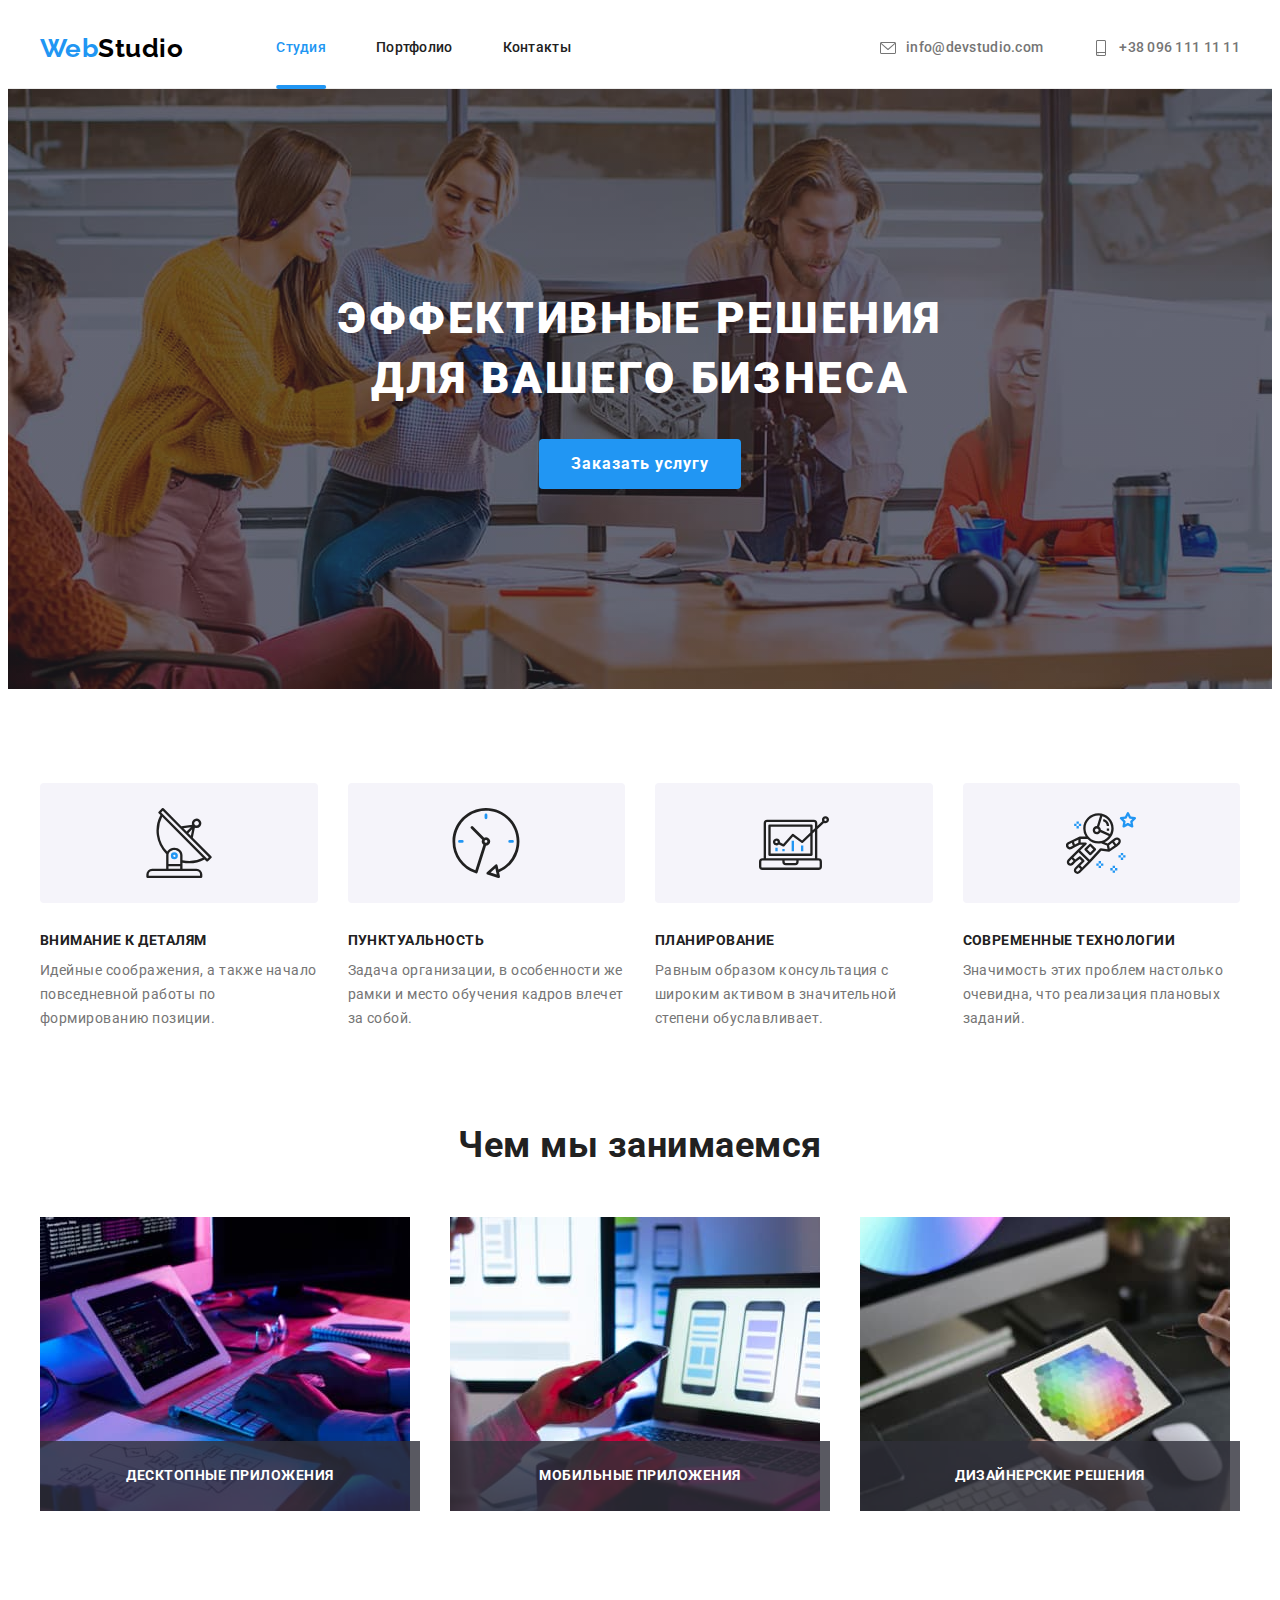
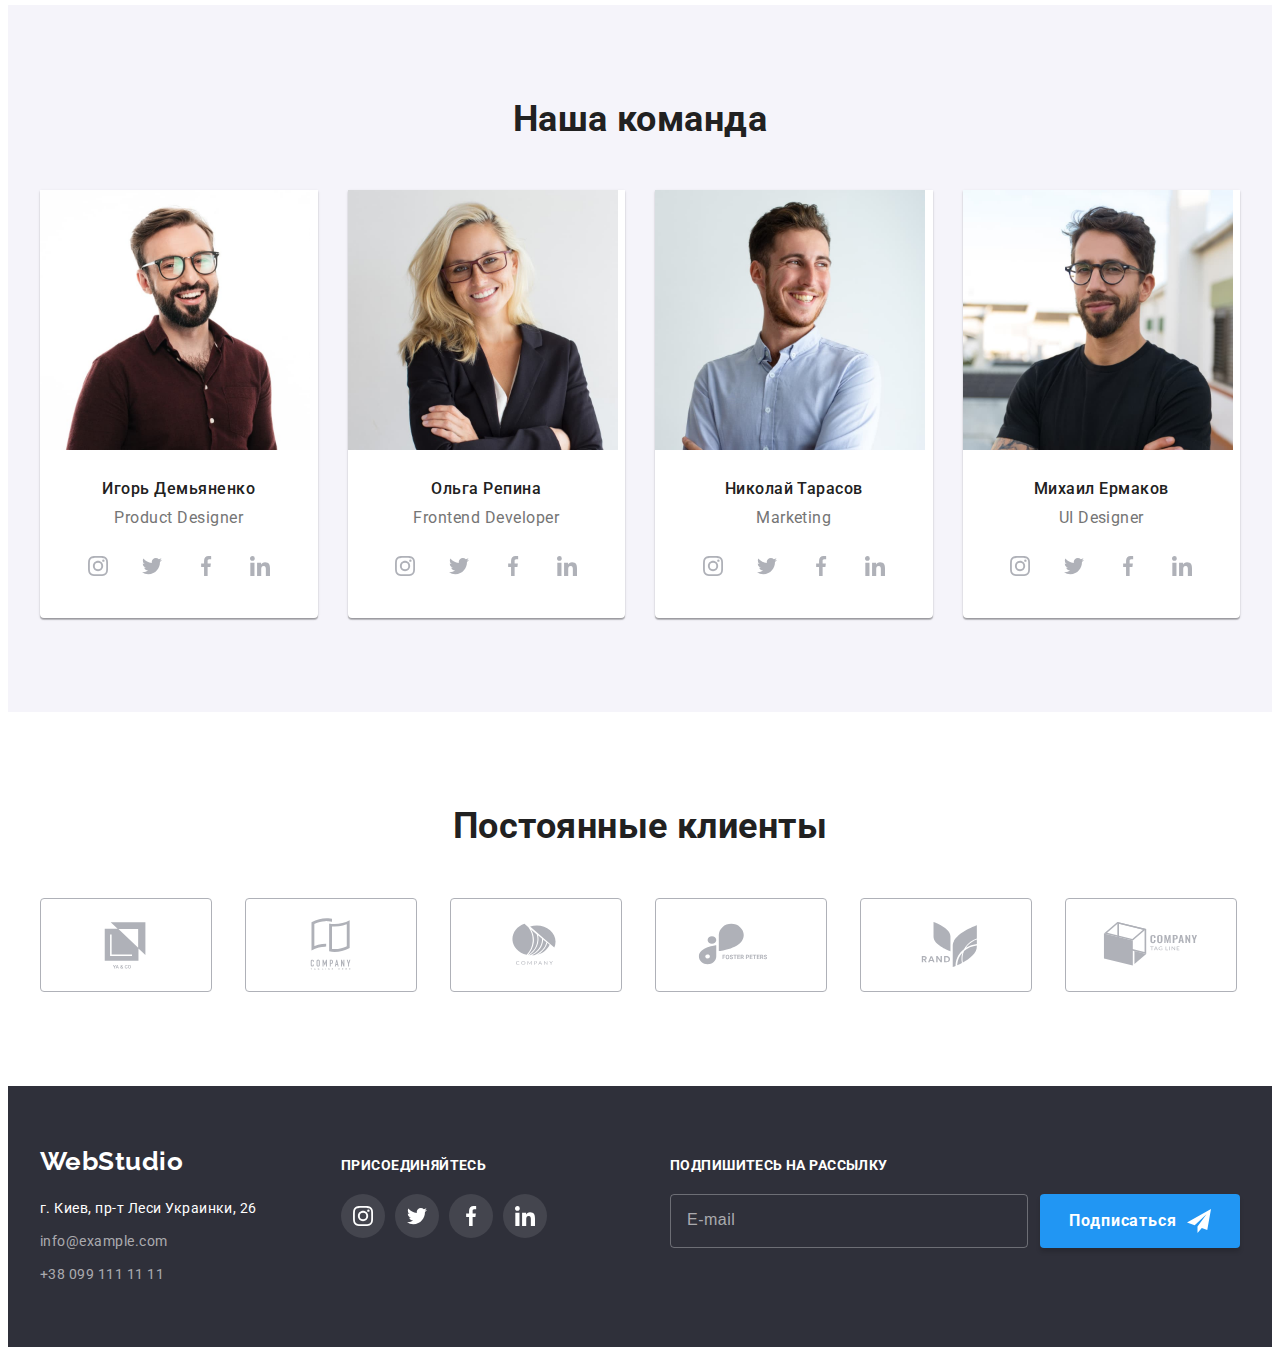
==== index.html @ 4f0ca4a7 "Бэм" ====
<!DOCTYPE html>
<html lang="ru">
  <head>
    <meta charset="UTF-8" />
    <meta http-equiv="X-UA-Compatible" content="IE=edge" />
    <meta name="viewport" content="width=device-width, initial-scale=1.0" />
    <title>Webstudio</title>
    <link rel="preconnect" href="https://fonts.googleapis.com" />
    <link rel="preconnect" href="https://fonts.gstatic.com" crossorigin />
    <link
      href="https://fonts.googleapis.com/css2?family=Raleway:wght@700&family=Roboto:wght@400;500;700;900&display=swap"
      rel="stylesheet"
    />
    <link
      rel="stylesheet"
      href="https://cdnjs.cloudflare.com/ajax/libs/modern-normalize/1.1.0/modern-normalize.min.css"
      integrity="sha512-wpPYUAdjBVSE4KJnH1VR1HeZfpl1ub8YT/NKx4PuQ5NmX2tKuGu6U/JRp5y+Y8XG2tV+wKQpNHVUX03MfMFn9Q=="
      crossorigin="anonymous"
      referrerpolicy="no-referrer"
    />
    <link rel="stylesheet" href="./css/style.css" />
  </head>

  <body>
    <!--header-->
    <header class="page-header">
      <div class="container page-header__inner">
        <nav class="main-nav">
          <a class="logo" href="./index.html"><span class="logo__accent-color">Web</span>Studio</a>
          <ul class="list main-nav__items">
            <li class="main-nav__item">
              <span class="link main-nav__link main-nav__link--current">Студия</span>
            </li>
            <li class="main-nav__item">
              <a class="link main-nav__link" href="./portfolio.html">Портфолио</a>
            </li>
            <li class="main-nav__item"><a class="link main-nav__link" href="">Контакты</a></li>
          </ul>
        </nav>

        <ul class="list contacts">
          <li class="contacts__item">
            <a class="link contacts__link" href="">
              <svg class="contacts__icon" width="16" height="16">
                <use href="./images/sprites.svg#icon-envelope"></use>
              </svg>
              info@devstudio.com</a
            >
          </li>
          <li class="contacts__item">
            <a class="link contacts__link" href="">
              <svg class="contacts__icon" width="16" height="16">
                <use href="./images/sprites.svg#icon-smartphone"></use>
              </svg>
              <div>+38 096 111 11 11</div>
            </a>
          </li>
        </ul>
      </div>
    </header>

    <!--Main content-->
    <main>
      <!--Hero-->
      <section class="hero-section">
        <div class="hero-inner">
          <h1 class="title-hero">Эффективные решения для вашего бизнеса</h1>
          <button class="button" type="button" data-modal-open>Заказать услугу</button>
        </div>
      </section>

      <!--Featurev section-->
      <section class="section">
        <div class="container">
          <ul class="list feature-list">
            <li class="item">
              <div class="tumb-feature">
                <svg class="icon-feature" width="70" height="70">
                  <use href="./images/sprites.svg#icon-antenna-1"></use>
                </svg>
              </div>
              <h3 class="title-feature">Внимание к деталям</h3>
              <p class="feature-description">
                Идейные соображения, а также начало повседневной работы по формированию позиции.
              </p>
            </li>

            <li class="item">
              <div class="tumb-feature">
                <svg class="icon-feature" width="70" height="70">
                  <use href="./images/sprites.svg#icon-clock-1"></use>
                </svg>
              </div>
              <h3 class="title-feature">Пунктуальность</h3>
              <p class="feature-description">
                Задача организации, в особенности же рамки и место обучения кадров влечет за собой.
              </p>
            </li>

            <li class="item">
              <div class="tumb-feature">
                <svg class="icon-feature" width="70" height="70">
                  <use href="./images/sprites.svg#icon-diagram-1"></use>
                </svg>
              </div>
              <h3 class="title-feature">Планирование</h3>
              <p class="feature-description">
                Равным образом консультация с широким активом в значительной степени обуславливает.
              </p>
            </li>

            <li class="item">
              <div class="tumb-feature">
                <svg class="icon-feature" width="70" height="70">
                  <use href="./images/sprites.svg#icon-astronaut-1"></use>
                </svg>
              </div>
              <h3 class="title-feature">Современные технологии</h3>
              <p class="feature-description">
                Значимость этих проблем настолько очевидна, что реализация плановых заданий.
              </p>
            </li>
          </ul>
        </div>
      </section>

      <!--Our work section-->
      <section class="section">
        <div class="container">
          <h2 class="section-title">Чем мы занимаемся</h2>
          <ul class="list our-work-list">
            <li class="our-work-item">
              <img class="img" src="./images/box1.jpg" alt="" width="370" />
              <p class="our-work-text">Десктопные приложения</p>
            </li>
            <li class="our-work-item">
              <img class="img" src="./images/box2.jpg" alt="" width="370" />
              <p class="our-work-text">Мобильные приложения</p>
            </li>
            <li class="our-work-item">
              <img class="img" src="./images/box3.jpg" alt="" width="370" />
              <p class="our-work-text">Дизайнерские решения</p>
            </li>
          </ul>
        </div>
      </section>

      <!--Our team section-->
      <section class="section">
        <div class="container">
          <h2 class="section-title">Наша команда</h2>

          <ul class="list comand-list">
            <li class="item-comand">
              <div class="thumb">
                <img class="img" src="./images/img.jpg" alt="" width="270" />
              </div>
              <div class="card-content">
                <h3 class="card-name">Игорь Демьяненко</h3>
                <p class="card-discription">Product Designer</p>
              </div>
              <ul class="list social-block">
                <li class="social-item">
                  <a class="social-link" href="">
                    <svg class="icon-social" width="20" height="20">
                      <use href="./images/sprites.svg#icon-instagram-2"></use>
                    </svg>
                  </a>
                </li>
                <li class="social-item">
                  <a class="social-link" href=""
                    ><svg class="icon-social" width="20" height="20">
                      <use href="./images/sprites.svg#icon-twitter-1"></use>
                    </svg>
                  </a>
                </li>
                <li class="social-item">
                  <a class="social-link" href=""
                    ><svg class="icon-social" width="20" height="20">
                      <use href="./images/sprites.svg#icon-facebook-1"></use>
                    </svg>
                  </a>
                </li>
                <li class="social-item">
                  <a class="social-link" href=""
                    ><svg class="icon-social" width="20" height="20">
                      <use href="./images/sprites.svg#icon-linkedin-1"></use>
                    </svg>
                  </a>
                </li>
              </ul>
            </li>
            <li class="item-comand">
              <div class="thumb">
                <img class="img" src="./images/img(1).jpg" alt="" width="270" />
              </div>
              <div class="card-content">
                <h3 class="card-name">Ольга Репина</h3>
                <p class="card-discription">Frontend Developer</p>
              </div>
              <ul class="list social-block">
                <li class="social-item">
                  <a class="social-link" href="">
                    <svg class="icon-social" width="20" height="20">
                      <use href="./images/sprites.svg#icon-instagram-2"></use>
                    </svg>
                  </a>
                </li>
                <li class="social-item">
                  <a class="social-link" href=""
                    ><svg class="icon-social" width="20" height="20">
                      <use href="./images/sprites.svg#icon-twitter-1"></use>
                    </svg>
                  </a>
                </li>
                <li class="social-item">
                  <a class="social-link" href=""
                    ><svg class="icon-social" width="20" height="20">
                      <use href="./images/sprites.svg#icon-facebook-1"></use>
                    </svg>
                  </a>
                </li>
                <li class="social-item">
                  <a class="social-link" href=""
                    ><svg class="icon-social" width="20" height="20">
                      <use href="./images/sprites.svg#icon-linkedin-1"></use>
                    </svg>
                  </a>
                </li>
              </ul>
            </li>
            <li class="item-comand">
              <div class="thumb">
                <img class="img" src="./images/img(2).jpg" alt="" width="270" />
              </div>
              <div class="card-content">
                <h3 class="card-name">Николай Тарасов</h3>
                <p class="card-discription">Marketing</p>
              </div>
              <ul class="list social-block">
                <li class="social-item">
                  <a class="social-link" href="">
                    <svg class="icon-social" width="20" height="20">
                      <use href="./images/sprites.svg#icon-instagram-2"></use>
                    </svg>
                  </a>
                </li>
                <li class="social-item">
                  <a class="social-link" href=""
                    ><svg class="icon-social" width="20" height="20">
                      <use href="./images/sprites.svg#icon-twitter-1"></use>
                    </svg>
                  </a>
                </li>
                <li class="social-item">
                  <a class="social-link" href=""
                    ><svg class="icon-social" width="20" height="20">
                      <use href="./images/sprites.svg#icon-facebook-1"></use>
                    </svg>
                  </a>
                </li>
                <li class="social-item">
                  <a class="social-link" href=""
                    ><svg class="icon-social" width="20" height="20">
                      <use href="./images/sprites.svg#icon-linkedin-1"></use>
                    </svg>
                  </a>
                </li>
              </ul>
            </li>
            <li class="item-comand">
              <div class="thumb">
                <img class="img" src="./images/img(3).jpg" alt="" width="270" />
              </div>
              <div class="card-content">
                <h3 class="card-name">Михаил Ермаков</h3>
                <p class="card-discription">UI Designer</p>
              </div>
              <ul class="list social-block">
                <li class="social-item">
                  <a class="social-link" href="">
                    <svg class="icon-social" width="20" height="20">
                      <use href="./images/sprites.svg#icon-instagram-2"></use>
                    </svg>
                  </a>
                </li>
                <li class="social-item">
                  <a class="social-link" href=""
                    ><svg class="icon-social" width="20" height="20">
                      <use href="./images/sprites.svg#icon-twitter-1"></use>
                    </svg>
                  </a>
                </li>
                <li class="social-item">
                  <a class="social-link" href=""
                    ><svg class="icon-social" width="20" height="20">
                      <use href="./images/sprites.svg#icon-facebook-1"></use>
                    </svg>
                  </a>
                </li>
                <li class="social-item">
                  <a class="social-link" href=""
                    ><svg class="icon-social" width="20" height="20">
                      <use href="./images/sprites.svg#icon-linkedin-1"></use>
                    </svg>
                  </a>
                </li>
              </ul>
            </li>
          </ul>
        </div>
      </section>

      <!--clients-->
      <section class="section">
        <div class="container">
          <h2 class="section-title">Постоянные клиенты</h2>

          <ul class="list clients-list">
            <li class="clients-item">
              <a class="clients-link" href="">
                <svg class="icon-clients" width="106" height="60">
                  <use href="./images/sprites.svg#icon-Logo1"></use>
                </svg>
              </a>
            </li>
            <li class="clients-item">
              <a class="clients-link" href="">
                <svg class="icon-clients" width="106" height="60">
                  <use href="./images/sprites.svg#icon-Logo2"></use>
                </svg>
              </a>
            </li>
            <li class="clients-item">
              <a class="clients-link" href="">
                <svg class="icon-clients" width="106" height="60">
                  <use href="./images/sprites.svg#icon-Logo3"></use>
                </svg>
              </a>
            </li>
            <li class="clients-item">
              <a class="clients-link" href="">
                <svg class="icon-clients" width="106" height="60">
                  <use href="./images/sprites.svg#icon-Logo4"></use>
                </svg>
              </a>
            </li>
            <li class="clients-item">
              <a class="clients-link" href="">
                <svg class="icon-clients" width="106" height="60">
                  <use href="./images/sprites.svg#icon-Logo5"></use>
                </svg>
              </a>
            </li>
            <li class="clients-item">
              <a class="clients-link" href="">
                <svg class="icon-clients" width="106" height="60">
                  <use href="./images/sprites.svg#icon-Logo6"></use>
                </svg>
              </a>
            </li>
          </ul>
        </div>
      </section>
    </main>

    <!--Footer-->
    <footer class="section-footer">
      <div class="container">
        <div class="footer-inner">
          <div class="adrress-box-footer">
            <a class="logo" href="./index.html"><span class="accent-color">Web</span>Studio</a>
            <address class="adrress">г. Киев, пр-т Леси Украинки, 26</address>
            <ul class="list contact-footer">
              <li class="item"><a class="link" href="">info@example.com</a></li>
              <li class="item"><a class="link" href="">+38 099 111 11 11</a></li>
            </ul>
          </div>

          <div class="social-box-footer">
            <h2 class="social-title-footer">присоединяйтесь</h2>
            <ul class="list social-block">
              <li class="social-item">
                <a class="social-link" href="">
                  <svg class="icon-social" width="20" height="20">
                    <use href="./images/sprites.svg#icon-instagram-2"></use>
                  </svg>
                </a>
              </li>
              <li class="social-item">
                <a class="social-link" href=""
                  ><svg class="icon-social" width="20" height="20">
                    <use href="./images/sprites.svg#icon-twitter-1"></use>
                  </svg>
                </a>
              </li>
              <li class="social-item">
                <a class="social-link" href=""
                  ><svg class="icon-social" width="20" height="20">
                    <use href="./images/sprites.svg#icon-facebook-1"></use>
                  </svg>
                </a>
              </li>
              <li class="social-item">
                <a class="social-link" href=""
                  ><svg class="icon-social" width="20" height="20">
                    <use href="./images/sprites.svg#icon-linkedin-1"></use>
                  </svg>
                </a>
              </li>
            </ul>
          </div>

          <div class="distribution">
            <form class="distribution-form" autocomplete="off">
              <h2 class="distribution-title">Подпишитесь на рассылку</h2>
              <div class="distribution-box">
                <input class="distribution-input" type="email" name="email" placeholder="E-mail" />
                <button class="distribution-btn" type="submit">
                  <span> Подписаться</span>
                  <svg class="distribution-icon" width="24" height="24">
                    <use href="./images/sprites.svg#icon-icon-send"></use>
                  </svg>
                </button>
              </div>
            </form>
          </div>
        </div>
      </div>
    </footer>

    <!-- backdrop -->

    <div class="backdrop is-hidden" data-modal>
      <div class="modal">
        <button type="button" class="btn-back" data-modal-close>
          <svg class="icon-back" width="11" height="11">
            <use href="./images/sprites.svg#icon-Vector"></use>
          </svg>
        </button>

        <form class="form" autocomplete="off">
          <h2 class="title-form">Оставьте свои данные, мы вам перезвоним</h2>

          <div class="form-field">
            <label>
              <input class="form-input" type="text" name="name" />
              <span class="form-label">Имя</span>
              <svg class="icon-label" width="18" height="18">
                <use href="./images/sprites.svg#icon-person-black"></use>
              </svg>
            </label>
          </div>
          <div class="form-field">
            <label>
              <input class="form-input" type="tel" name="tel" />
              <span class="form-label">Телефон</span>
              <svg class="icon-label" width="18" height="18">
                <use href="./images/sprites.svg#icon-phone-black"></use>
              </svg>
            </label>
          </div>
          <div class="form-field">
            <label>
              <input class="form-input" type="email" name="email" />
              <span class="form-label">Почта</span>
              <svg class="icon-label" width="18" height="18">
                <use href="./images/sprites.svg#icon-email-black"></use>
              </svg>
            </label>
          </div>

          <div class="form-field">
            <label>
              <textarea class="form-comment" name="comment" placeholder="Введите текст"></textarea>
              <span class="form-label">Комментарий</span>
            </label>
          </div>

          <div class="field-checkbox">
            <label class="checkbox">
              <input class="input-checkbox" type="checkbox" name="agreements" value="all" />

              <span class="icon-checkbox"></span>

              <span class="label-checkbox"
                >Соглашаюсь с рассылкой и принимаю
                <a href="" class="label-link">Условия договора</a></span
              >
            </label>
          </div>

          <button class="modal-btn" type="submit">Отправить</button>
        </form>
      </div>
    </div>

    <script src="./js/modal.js"></script>
  </body>
</html>
---- css/style.css ----
:root {
  --accent-color: #2196f3;
  --title-text-color: #212121;
  --primary-text-color: #757575;
  --secondary-text-color: #212121;
  --primary-bg-color: #ffffff;
  --secondary-bg-color: #f5f4fa;
  --cardset-gap: 30px;
  --card-comand-shadow: 0px 1px 3px rgba(0, 0, 0, 0.12), 0px 1px 1px rgba(0, 0, 0, 0.14),
    0px 2px 1px rgba(0, 0, 0, 0.2);
  --primary-font-family: Roboto, sans-serif;
}

body {
  position: relative;
  min-width: 1200px;
  background-color: var(--primary-bg-color);
  color: var(--primary-text-color);
  font-family: var(--primary-font-family);
  letter-spacing: 0.03em;
}

h1,
h2,
h3,
h4,
p {
  margin-top: 0;
  margin-bottom: 0;
}

.list {
  margin: 0;
  padding: 0;
  list-style: none;
}

.link {
  color: inherit;
  text-decoration: none;
}
.container {
  width: 1200px;
  padding: 0 15px;
  margin: 0 auto;
}

.section-title {
  margin-bottom: 50px;
  color: var(--title-text-color);
  font-weight: 700;
  font-size: 36px;
  line-height: 1.16;
  text-align: center;
}

.section {
  padding-top: 94px;
  padding-bottom: 94px;
}

.section:nth-child(2) {
  padding-bottom: 0px;
}

.img {
  display: block;
  max-width: 100%;
  height: auto;
}

/* Hader 
=================================*/

.page-header {
  border-bottom: 1px solid #ececec;
}

.page-header__inner {
  display: flex;
  align-items: center;
  justify-content: space-between;
}

.main-nav,
.main-nav__items,
.contacts {
  display: flex;
  align-items: center;
}

.main-nav__item:not(:last-child),
.contacts__item:not(:last-child) {
  margin-right: 50px;
}

.logo {
  display: block;
  margin-right: 93px;
  color: #000000;
  font-family: Raleway;
  font-weight: 700;
  font-size: 26px;
  line-height: 1.19;
  text-decoration: none;
}

.logo__accent-color {
  color: var(--accent-color);
}

.main-nav__link {
  position: relative;
  display: block;
  padding-top: 32px;
  padding-bottom: 32px;
  color: var(--secondary-text-color);
  font-weight: 500;
  font-size: 14px;
  line-height: 1.14;
  letter-spacing: 0.02em;
  transition: color 250ms cubic-bezier(0.4, 0, 0.2, 1);
}

.contacts__icon {
  margin-right: 10px;
  fill: currentColor;
}

.contacts__link {
  display: flex;
  align-items: center;
  padding-top: 32px;
  padding-bottom: 32px;
  color: var(--primary-text-color);
  font-weight: 500;
  font-size: 14px;
  line-height: 1.14;
  letter-spacing: 0.02em;
  transition: color 250ms cubic-bezier(0.4, 0, 0.2, 1);
}

.main-nav__link:hover,
.main-nav__link:focus,
.contacts__link:hover,
.contacts__link:focus {
  color: var(--accent-color);
}

.main-nav__link--current {
  color: var(--accent-color);
}

.main-nav__link--current::after {
  content: '';
  position: absolute;
  left: 50%;
  bottom: -1px;
  width: 100%;
  height: 4px;
  transform: translateX(-50%);

  border-radius: 2px;
  background-color: var(--accent-color);
}

/* Hero 
================================= */

.hero-section {
  display: flex;
  justify-content: center;
  align-items: center;

  height: 600px;
  width: 100%;
  background-color: #2f303a;
  background-image: linear-gradient(to right, rgba(47, 48, 58, 0.4), rgba(47, 48, 58, 0.4)),
    url(../images/intro.jpg);
  background-repeat: no-repeat;
  background-position: center;
}

.hero-inner {
  width: 696px;
  text-align: center;
}

.title-hero {
  margin-bottom: 30px;
  color: #ffffff;
  font-weight: 900;
  font-size: 44px;
  line-height: 1.36;
  letter-spacing: 0.06em;
  text-transform: uppercase;
}

.hero-section .button {
  display: inline-block;
  min-width: 200px;
  padding: 10px 32px;
  border: none;
  border-radius: 4px;
  font-family: roboto;
  color: #ffffff;
  background-color: var(--accent-color);
  font-weight: 700;
  font-size: 16px;
  line-height: 1.87;
  letter-spacing: 0.06em;
  cursor: pointer;
}

/* Featurev section  
=================================*/

.section:nth-child(4) {
  background-color: var(--secondary-bg-color);
}

.tumb-feature {
  display: flex;
  justify-content: center;
  padding-top: 25px;
  padding-bottom: 25px;
  margin-bottom: 30px;
  border-radius: 4px;

  background-color: var(--secondary-bg-color);
}

.feature-list {
  display: flex;
  flex-wrap: wrap;
  margin-left: calc(-1 * var(--cardset-gap));
  margin-top: calc(-1 * var(--cardset-gap));
}

.feature-list .item {
  width: calc(100% / 4 - var(--cardset-gap));
  margin-left: var(--cardset-gap);
  margin-top: var(--cardset-gap);
}

.title-feature {
  margin-bottom: 10px;
  color: var(--title-text-color);
  font-weight: 700;
  font-size: 14px;
  line-height: 1.14;
  text-transform: uppercase;
}

.feature-description {
  font-size: 14px;
  line-height: 1.71;
}

/* Our work section 
================================= */

.our-work-list {
  display: flex;
  flex-wrap: wrap;
  margin-left: calc(-1 * var(--cardset-gap));
  margin-top: calc(-1 * var(--cardset-gap));
}

.our-work-item {
  position: relative;
  width: calc(100% / 3 - var(--cardset-gap));
  margin-left: var(--cardset-gap);
  margin-top: var(--cardset-gap);
}
.our-work-text {
  position: absolute;
  display: block;
  bottom: 0;
  left: 0;

  width: 100%;
  padding-top: 27px;
  padding-bottom: 27px;

  background-color: rgba(47, 48, 58, 0.8);
  color: #ffffff;
  font-weight: 700;
  font-size: 14px;
  line-height: 1.14;
  text-align: center;
  text-transform: uppercase;
}

/* Our team section  
=================================*/

.comand-list {
  display: flex;
  flex-wrap: wrap;
  margin-left: calc(-1 * var(--cardset-gap));
  margin-top: calc(-1 * var(--cardset-gap));
}

.item-comand {
  width: calc(100% / 4 - var(--cardset-gap));
  margin-left: var(--cardset-gap);
  margin-top: var(--cardset-gap);
  border-bottom-left-radius: 4px;
  border-bottom-right-radius: 4px;
  background-color: #ffffff;
  box-shadow: var(--card-comand-shadow);
}

.card-content {
  padding-left: 30px;
  padding-right: 30px;
  padding-top: 30px;
  margin-bottom: 16px;
  text-align: center;
}

.card-name {
  margin-bottom: 10px;
  color: var(--title-text-color);
  font-weight: 500;
  font-size: 16px;
  line-height: 1.18;
}

.card-discription {
  font-size: 16px;
  line-height: 1.18;
}

.social-block {
  display: flex;
  flex-wrap: wrap;
  justify-content: center;
  align-items: center;

  padding-left: 32px;
  padding-right: 32px;
  margin-bottom: 20px;
  margin-right: -10px;
}

.social-item {
  margin-right: 10px;
  margin-bottom: 10px;
}

.social-link {
  display: flex;
  justify-content: center;
  align-items: center;
  padding: 12px;
  border-radius: 50%;
  color: #afb1b8;
  transition: background-color 250ms cubic-bezier(0.4, 0, 0.2, 1);
}

.social-link:hover,
.social-link:focus {
  background-color: var(--accent-color);
  color: #ffffff;
}

.icon-social {
  display: flex;
  justify-content: center;
  align-items: center;
  fill: currentColor;
}

/* Clients  
=================================*/

.clients-list {
  display: flex;
  flex-wrap: wrap;
  margin-left: calc(-1 * var(--cardset-gap));
  margin-top: calc(-1 * var(--cardset-gap));
}

.clients-item {
  width: calc(100% / 6 - var(--cardset-gap));
  margin-left: var(--cardset-gap);
  margin-top: var(--cardset-gap);
}

.clients-link {
  display: flex;
  justify-content: center;
  align-items: center;
  width: 170px;
  height: 92px;
  border: 1px solid #afb1b8;
  border-radius: 4px;
  color: #afb1b8;
  transition: color 250ms cubic-bezier(0.4, 0, 0.2, 1),
    border-color 250ms cubic-bezier(0.4, 0, 0.2, 1);
}

.clients-link:hover,
.clients-link:focus {
  color: var(--accent-color);
  border-color: var(--accent-color);
}

.icon-clients {
  fill: currentColor;
}

/* Portfolio  
=================================*/

.section-cardset {
  padding-top: 94px;
  padding-bottom: 94px;
}

/* filter  
=================================*/
.filter {
  display: flex;
  justify-content: center;
  margin-bottom: 50px;
}

.filter .item:not(:first-child) {
  margin-left: 8px;
}

.filter-btn {
  display: inline-block;
  padding: 6px 22px;
  border: none;
  border-radius: 4px;
  color: var(--secondary-text-color);
  background-color: var(--secondary-bg-color);
  font-family: roboto;
  font-weight: 500;
  font-size: 16px;
  line-height: 1.63;
  letter-spacing: 0.03em;
  text-align: center;
  cursor: pointer;
  transition: color 250ms cubic-bezier(0.4, 0, 0.2, 1),
    background-color 250ms cubic-bezier(0.4, 0, 0.2, 1),
    box-shadow 250ms cubic-bezier(0.4, 0, 0.2, 1);
}

.filter-btn:hover,
.filter-btn:focus {
  color: #ffffff;
  background-color: var(--accent-color);
  box-shadow: 0px 3px 1px rgba(0, 0, 0, 0.1), 0px 1px 2px rgba(0, 0, 0, 0.08),
    0px 2px 2px rgba(0, 0, 0, 0.12);
}

/* Project 
=================================*/

.cardset-items {
  display: flex;
  flex-wrap: wrap;
  margin-left: calc(-1 * var(--cardset-gap));
  margin-top: calc(-1 * var(--cardset-gap));
}

.item-gallery {
  flex-basis: calc(100% / 3 - var(--cardset-gap));
  margin-left: var(--cardset-gap);
  margin-top: var(--cardset-gap);
}
.card {
  transition: box-shadow 250ms cubic-bezier(0.4, 0, 0.2, 1);
}

.card:hover,
.card-link:focus .card {
  box-shadow: 0px 1px 1px rgba(0, 0, 0, 0.12), 0px 4px 4px rgba(0, 0, 0, 0.06),
    1px 4px 6px rgba(0, 0, 0, 0.16);
}

.thumb {
  position: relative;
  overflow: hidden;
}

.gallery-overlay {
  position: absolute;
  top: 0;
  left: 0;

  width: 100%;
  height: 100%;
  padding: 63px 24px;

  color: #ffffff;
  font-size: 18px;
  line-height: 1.56;
  background-color: rgba(33, 150, 243, 0.9);
  transform: translatey(100%);
  transition: transform 250ms cubic-bezier(0.4, 0, 0.2, 1);
}

.card:hover .gallery-overlay,
.card-link:focus .gallery-overlay {
  transform: translatey(0);
}

.item-gallery .cardset-content {
  padding-top: 20px;
  padding-bottom: 20px;
  padding-left: 24px;
  padding-right: 24px;

  border-left: 1px solid #eeeeee;
  border-right: 1px solid #eeeeee;
  border-bottom: 1px solid #eeeeee;
}

.project-title {
  margin-bottom: 4px;
  color: var(--title-text-color);
  font-weight: 700;
  font-size: 18px;
  line-height: 2;
  letter-spacing: 0.06em;
}

.project-discription {
  font-size: 16px;
  line-height: 1.87;
}

/* backdrop
=================================*/
.backdrop {
  position: fixed;
  top: 0;
  left: 0;

  width: 100%;
  height: 100%;
  background-color: rgba(0, 0, 0, 0.2);
  opacity: 1;

  transition: opacity 250ms cubic-bezier(0.4, 0, 0.2, 1);
}

.backdrop.is-hidden {
  opacity: 0;
  pointer-events: none;
}

.backdrop.is-hidden .modal {
  transform: translate(-50%, -50%) scale(1.5);
}
.modal {
  position: absolute;
  top: 50%;
  left: 50%;

  padding: 40px;
  width: 528px;

  border-radius: 4px;
  background-color: #ffffff;
  box-shadow: 0px 1px 3px rgba(0, 0, 0, 0.12), 0px 1px 1px rgba(0, 0, 0, 0.14),
    0px 2px 1px rgba(0, 0, 0, 0.2);

  transform: translate(-50%, -50%) scale(1);
  transition: transform 250ms cubic-bezier(0.4, 0, 0.2, 1);
}

.btn-back {
  position: absolute;
  top: 8px;
  right: 8px;

  padding: 0;
  width: 30px;
  height: 30px;

  border: 1px solid rgba(0, 0, 0, 0.1);
  border-radius: 50%;
  color: #000000;
  background-color: #ffffff;
  cursor: pointer;

  transition: color 250ms cubic-bezier(0.4, 0, 0.2, 1);
}

.icon-back {
  fill: currentColor;
}

.btn-back:hover,
.btn-back:focus {
  color: var(--accent-color);
}

/* Form */

.title-form {
  margin-bottom: 30px;

  font-weight: 700;
  font-size: 20px;
  line-height: 1.15;
  text-align: center;
  letter-spacing: 0.03em;

  color: var(--title-text-color);
}

.form-field {
  position: relative;
  margin-bottom: 28px;
}

.form-field:nth-child(5) {
  margin-bottom: 20px;
}

.form-input {
  width: 100%;
  height: 40px;
  padding-left: 42px;
  /* padding-top: 12px;
  padding-bottom: 12px; */

  border: 1px solid;
  border-color: rgba(33, 33, 33, 0.2);

  border-radius: 4px;

  font: inherit;
  outline: none;

  transition: border-color 250ms cubic-bezier(0.4, 0, 0.2, 1);
}

.form-label {
  position: absolute;
  top: -4px;
  left: 0;

  transform: translateY(-100%);

  font-size: 12px;
  line-height: 1.16;
  letter-spacing: 0.01em;
}

.icon-label {
  position: absolute;
  top: 50%;
  left: 12px;

  transform: translateY(-50%);

  color: #212121;
  fill: currentColor;
  transition: color 250ms cubic-bezier(0.4, 0, 0.2, 1);
}

.form-input:focus,
.form-comment:focus {
  border-color: var(--accent-color);
}

.form-input:focus ~ .icon-label {
  color: var(--accent-color);
}

.form-comment {
  width: 100%;
  height: 120px;
  padding: 12px 16px;

  border: 1px solid;
  border-color: rgba(33, 33, 33, 0.2);

  border-radius: 4px;
  resize: none;
  outline: none;
}
.form-comment::placeholder {
  font: inherit;
  font-size: 14px;
  line-height: 1.14;
  letter-spacing: 0.01em;
  color: rgba(117, 117, 117, 0.5);

  transition: border-color 250ms cubic-bezier(0.4, 0, 0.2, 1);
}

.field-checkbox {
  position: relative;
  margin-bottom: 30px;
}

.checkbox {
  display: flex;
  justify-content: center;
  align-items: center;
}
.input-checkbox {
  position: absolute;
  width: 1px;
  height: 1px;
  margin: -1px;

  border: 0;
  padding: 0;
  clip: rect(0 0 0 0);
  overflow: hidden;
}

.icon-checkbox {
  margin-right: 8px;

  width: 100%;
  max-width: 16px;
  height: 15px;
  border: 2px solid #212121;
  border-radius: 2px;

  background-origin: border-box;
  background-image: url(../images/no-check.svg);
  transition: border-color 250ms cubic-bezier(0.4, 0, 0.2, 1);
}

.input-checkbox:checked + .icon-checkbox {
  background-image: url(../images/check.svg);
  border: none;
}

.input-checkbox:focus + .icon-checkbox {
  border-color: var(--accent-color);
}

.label-checkbox {
  font-size: 14px;
  line-height: 1.71;
  letter-spacing: 0.03em;
}

.label-link {
  font-size: 14px;
  line-height: 1.71;

  letter-spacing: 0.03em;

  color: var(--accent-color);
}

.modal-btn {
  display: block;
  min-width: 200px;
  padding: 10px 36px;
  margin: 0 auto;
  border: none;
  border-radius: 4px;
  font-family: roboto;
  color: #ffffff;
  background-color: var(--accent-color);
  font-weight: 700;
  font-size: 16px;
  line-height: 1.87;
  letter-spacing: 0.06em;
  cursor: pointer;
  box-shadow: 0px 1px 3px rgba(0, 0, 0, 0.12), 0px 1px 1px rgba(0, 0, 0, 0.14),
    0px 2px 1px rgba(0, 0, 0, 0.2);
}

/* Footer 
=================================*/

.section-footer {
  padding-top: 60px;
  padding-bottom: 60px;

  background-color: #2f303a;
}

.footer-inner {
  display: flex;
  align-items: flex-start;
  max-width: 100%;
}

.adrress-box-footer {
  width: 231px;
}

.section-footer .logo {
  display: block;
  margin-bottom: 20px;
  color: #ffffff;
  font-family: Raleway;
  font-weight: 700;
  font-size: 26px;
  line-height: 1.19;
  text-decoration: none;
}

.section-footer .adrress {
  margin-bottom: 9px;
  color: #ffffff;
  font-weight: 400;
  font-style: normal;
  font-size: 14px;
  line-height: 1.71;
}

.contact-footer .link {
  display: inline-block;
  color: rgba(255, 255, 255, 0.6);
  font-weight: 400;
  font-size: 14px;
  line-height: 1.71;
  transition: color 250ms cubic-bezier(0.4, 0, 0.2, 1);
}

.contact-footer .item:not(:last-child) {
  margin-bottom: 9px;
}

.contact-footer .link:hover,
.contact-footer .link:focus {
  color: var(--accent-color);
}

.social-box-footer {
  margin-top: 12px;
  margin-left: 70px;
}
.social-title-footer {
  margin-bottom: 20px;
  color: #ffffff;
  font-weight: 700;
  font-size: 14px;
  line-height: 1.14;
  letter-spacing: 0.03em;
  text-transform: uppercase;
}

.social-box-footer .social-block {
  flex-wrap: wrap;
  justify-content: flex-start;
  margin: 0;
  padding: 0;
}
.section-footer .social-item {
  margin-bottom: 10px;
}
.section-footer .social-link {
  border-radius: 50%;
  background-color: rgba(255, 255, 255, 0.1);
  color: #ffffff;
  transition: background-color 250ms cubic-bezier(0.4, 0, 0.2, 1);
}

.social-link:hover,
.social-link:focus {
  background-color: var(--accent-color);
}

.icon-social {
  display: flex;
  justify-content: center;
  align-items: center;
  fill: currentColor;
}

.distribution {
  max-width: 570px;
  margin-top: 12px;
  margin-left: auto;
}

.distribution-title {
  margin-bottom: 20px;

  font-weight: 700;
  font-size: 14px;
  line-height: 1.14;
  letter-spacing: 0.03em;
  text-transform: uppercase;

  color: #ffffff;
}

.distribution-box {
  display: flex;
}
.distribution-input {
  padding-left: 16px;

  width: 358px;
  height: 50px;

  outline: none;
  border: 1px solid rgba(255, 255, 255, 0.3);
  border-radius: 4px;

  color: #ffffff;

  background-color: transparent;
  transition: border-color 250ms cubic-bezier(0.4, 0, 0.2, 1);
}

.distribution-input:focus {
  border-color: var(--accent-color);
}

.distribution-input::placeholder {
  font-size: 16px;
  line-height: 1.25;
  letter-spacing: 0.03em;

  color: rgba(255, 255, 255, 0.6);
}

.distribution-btn {
  display: inline-flex;
  justify-content: center;
  align-items: center;

  min-width: 200px;

  margin-left: 12px;
  padding: 10px 22px;
  border: none;
  border-radius: 4px;

  font-family: roboto;
  color: #ffffff;
  background-color: var(--accent-color);
  font-weight: 700;
  font-size: 16px;
  line-height: 1.87;
  letter-spacing: 0.06em;
  cursor: pointer;
  box-shadow: 0px 4px 4px rgba(0, 0, 0, 0.15);
}

.distribution-icon {
  margin-left: 10px;
}
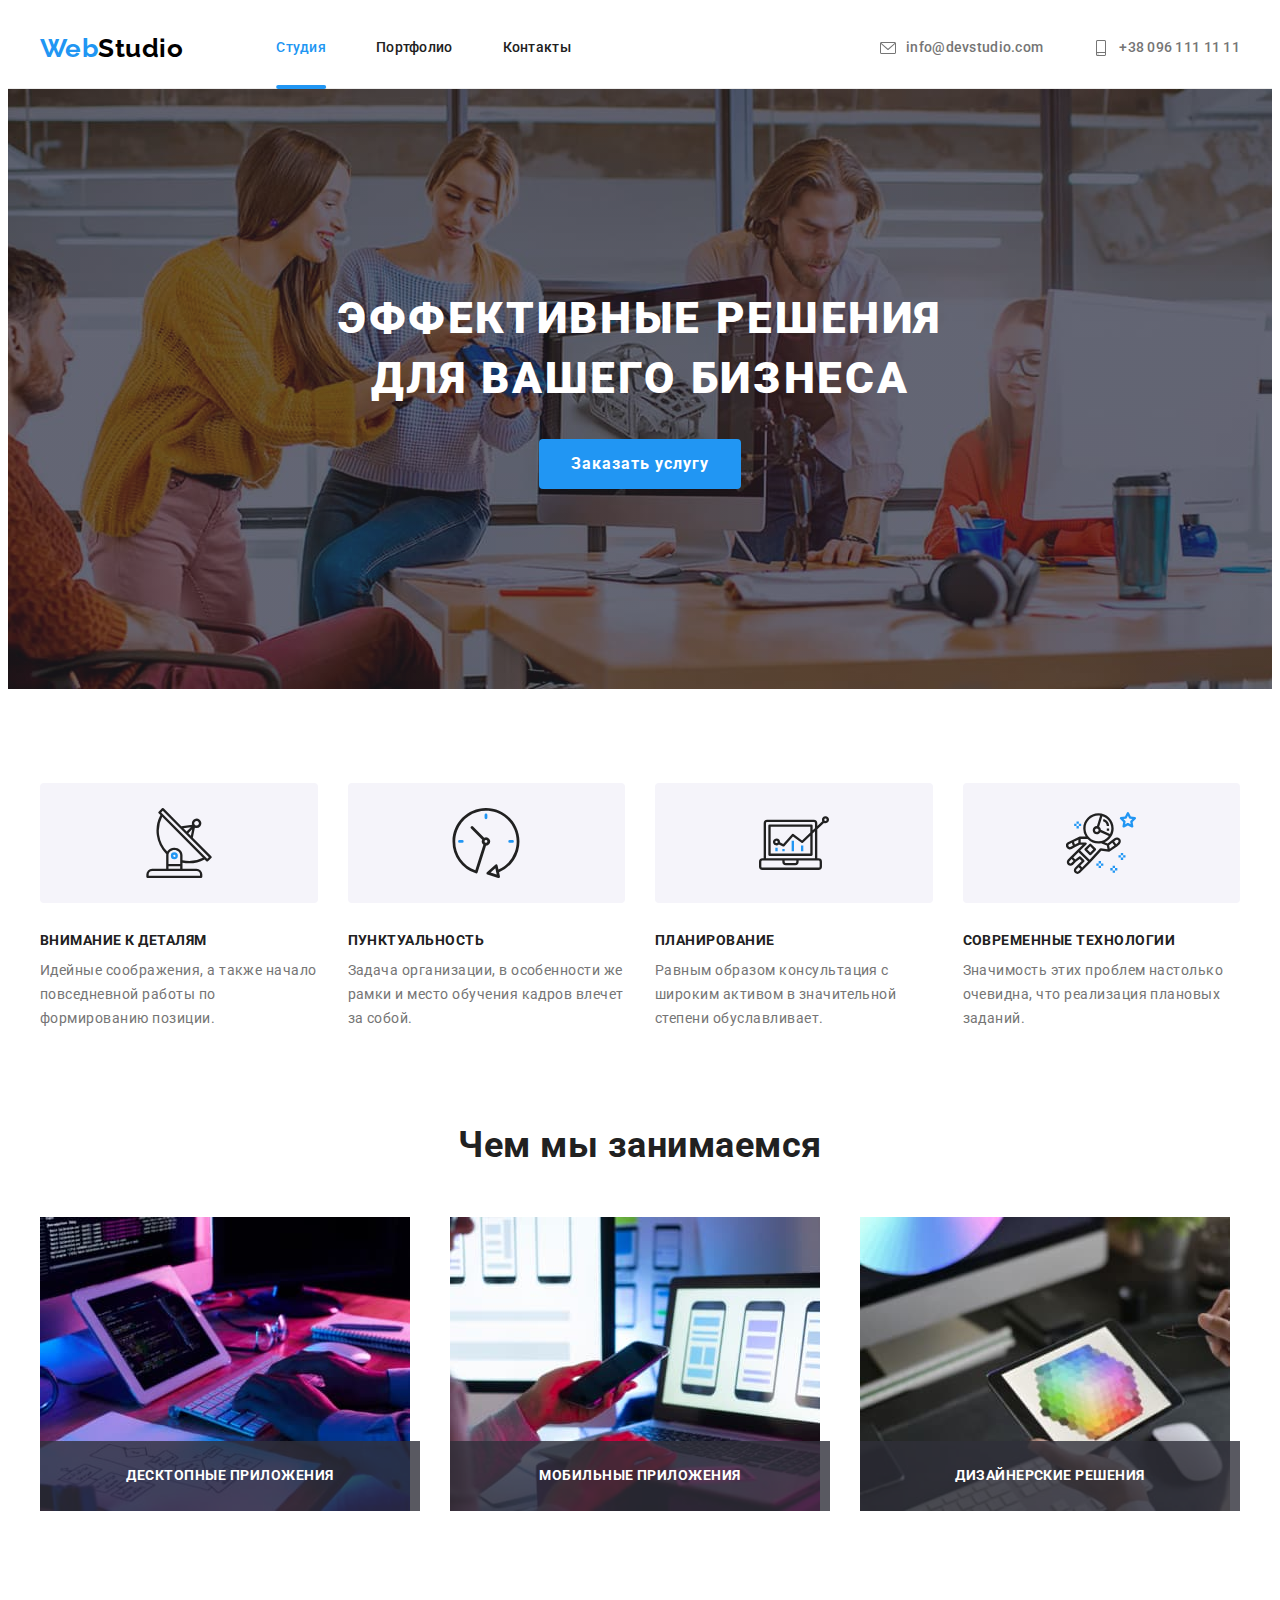
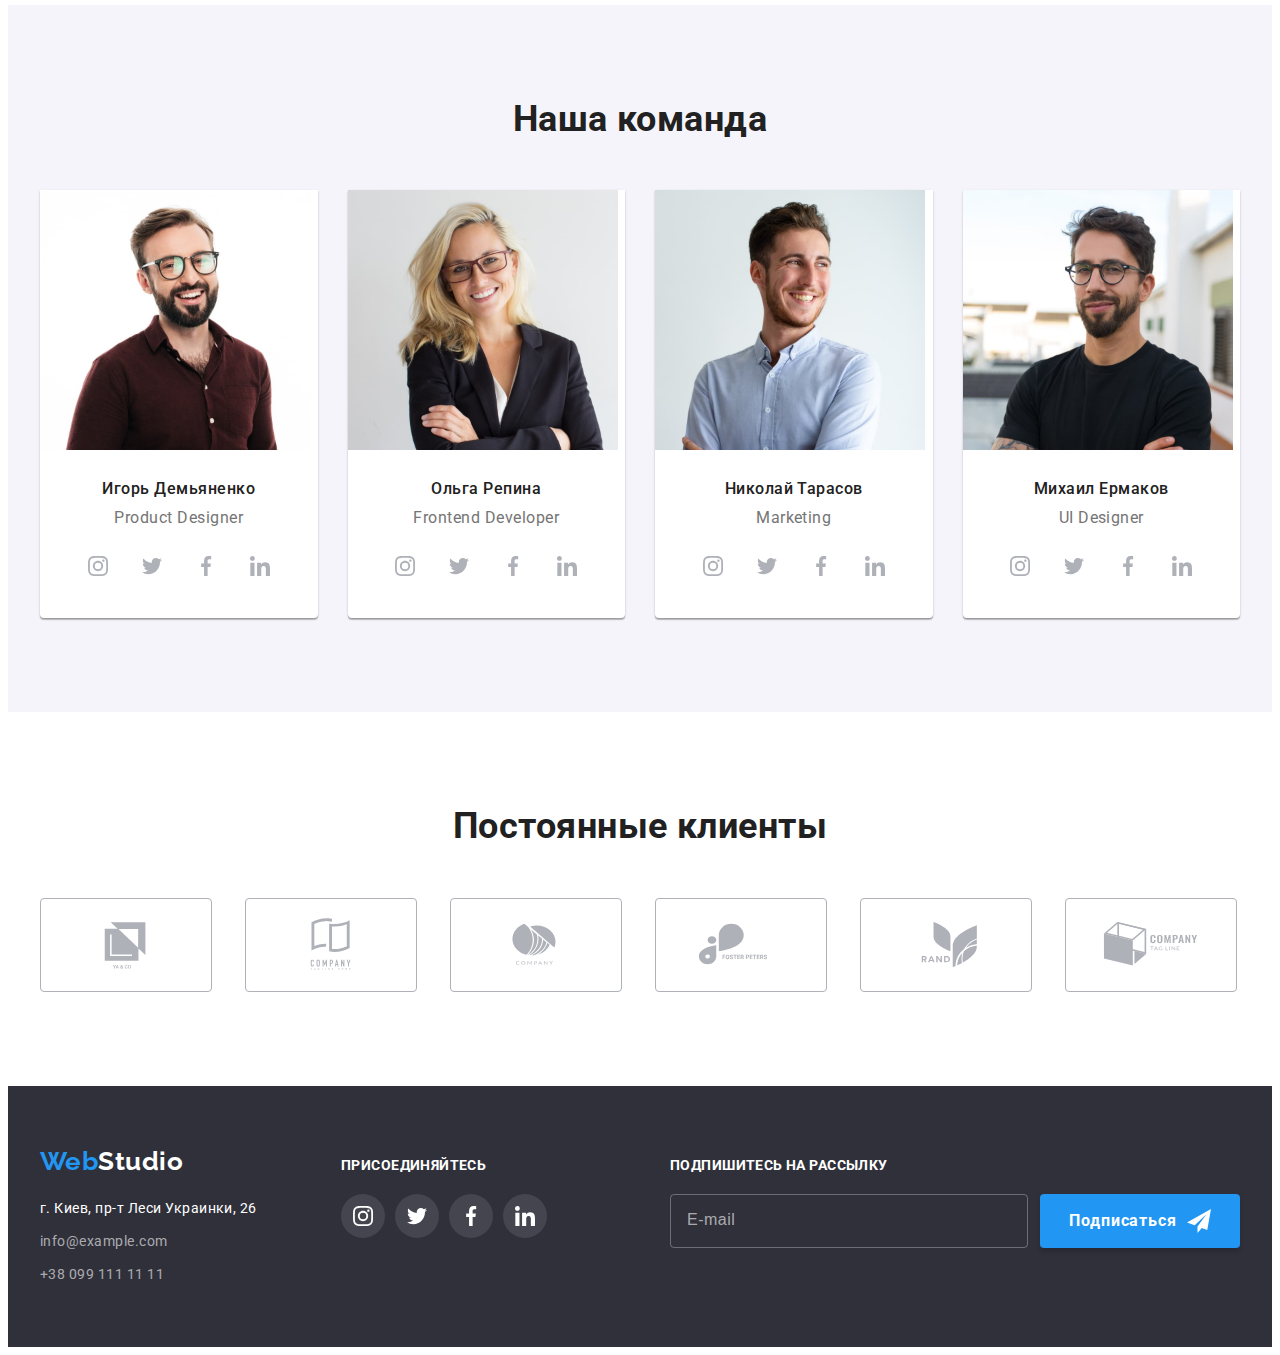
==== commit ebfec6f5: "БЭМ" ====
--- a/index.html
+++ b/index.html
@@ -29,18 +29,24 @@
           <a class="logo" href="./index.html"><span class="logo__accent-color">Web</span>Studio</a>
           <ul class="list main-nav__items">
             <li class="main-nav__item">
-              <span class="link main-nav__link main-nav__link--current">Студия</span>
+              <span class="link main-nav__link main-nav__link--focus main-nav__link--current"
+                >Студия</span
+              >
             </li>
             <li class="main-nav__item">
-              <a class="link main-nav__link" href="./portfolio.html">Портфолио</a>
-            </li>
-            <li class="main-nav__item"><a class="link main-nav__link" href="">Контакты</a></li>
+              <a class="link main-nav__link main-nav__link--focus" href="./portfolio.html"
+                >Портфолио</a
+              >
+            </li>
+            <li class="main-nav__item">
+              <a class="link main-nav__link main-nav__link--focus" href="">Контакты</a>
+            </li>
           </ul>
         </nav>
 
         <ul class="list contacts">
           <li class="contacts__item">
-            <a class="link contacts__link" href="">
+            <a class="link contacts__link contacts__link--focus" href="">
               <svg class="contacts__icon" width="16" height="16">
                 <use href="./images/sprites.svg#icon-envelope"></use>
               </svg>
@@ -48,7 +54,7 @@
             >
           </li>
           <li class="contacts__item">
-            <a class="link contacts__link" href="">
+            <a class="link contacts__link contacts__link--focus" href="">
               <svg class="contacts__icon" width="16" height="16">
                 <use href="./images/sprites.svg#icon-smartphone"></use>
               </svg>
@@ -63,60 +69,62 @@
     <main>
       <!--Hero-->
       <section class="hero-section">
-        <div class="hero-inner">
-          <h1 class="title-hero">Эффективные решения для вашего бизнеса</h1>
-          <button class="button" type="button" data-modal-open>Заказать услугу</button>
+        <div class="hero-section__inner">
+          <h1 class="hero-section__title">Эффективные решения для вашего бизнеса</h1>
+          <button class="hero-section__button" type="button" data-modal-open>
+            Заказать услугу
+          </button>
         </div>
       </section>
 
-      <!--Featurev section-->
-      <section class="section">
+      <!--Feature section-->
+      <section class="section feature-section">
         <div class="container">
-          <ul class="list feature-list">
-            <li class="item">
-              <div class="tumb-feature">
-                <svg class="icon-feature" width="70" height="70">
+          <ul class="list feature-section__items">
+            <li class="feature-section__item">
+              <div class="feature-section__tumb">
+                <svg class="feature-section__icon" width="70" height="70">
                   <use href="./images/sprites.svg#icon-antenna-1"></use>
                 </svg>
               </div>
-              <h3 class="title-feature">Внимание к деталям</h3>
-              <p class="feature-description">
+              <h3 class="feature-section__title">Внимание к деталям</h3>
+              <p class="feature-section__description">
                 Идейные соображения, а также начало повседневной работы по формированию позиции.
               </p>
             </li>
 
-            <li class="item">
-              <div class="tumb-feature">
-                <svg class="icon-feature" width="70" height="70">
+            <li class="feature-section__item">
+              <div class="feature-section__tumb">
+                <svg class="feature-section__icon" width="70" height="70">
                   <use href="./images/sprites.svg#icon-clock-1"></use>
                 </svg>
               </div>
-              <h3 class="title-feature">Пунктуальность</h3>
-              <p class="feature-description">
+              <h3 class="feature-section__title">Пунктуальность</h3>
+              <p class="feature-section__description">
                 Задача организации, в особенности же рамки и место обучения кадров влечет за собой.
               </p>
             </li>
 
-            <li class="item">
-              <div class="tumb-feature">
-                <svg class="icon-feature" width="70" height="70">
+            <li class="feature-section__item">
+              <div class="feature-section__tumb">
+                <svg class="feature-section__icon" width="70" height="70">
                   <use href="./images/sprites.svg#icon-diagram-1"></use>
                 </svg>
               </div>
-              <h3 class="title-feature">Планирование</h3>
-              <p class="feature-description">
+              <h3 class="feature-section__title">Планирование</h3>
+              <p class="feature-section__description">
                 Равным образом консультация с широким активом в значительной степени обуславливает.
               </p>
             </li>
 
-            <li class="item">
-              <div class="tumb-feature">
-                <svg class="icon-feature" width="70" height="70">
+            <li class="feature-section__item">
+              <div class="feature-section__tumb">
+                <svg class="feature-section__icon" width="70" height="70">
                   <use href="./images/sprites.svg#icon-astronaut-1"></use>
                 </svg>
               </div>
-              <h3 class="title-feature">Современные технологии</h3>
-              <p class="feature-description">
+              <h3 class="feature-section__title">Современные технологии</h3>
+              <p class="feature-section__description">
                 Значимость этих проблем настолько очевидна, что реализация плановых заданий.
               </p>
             </li>
@@ -125,21 +133,21 @@
       </section>
 
       <!--Our work section-->
-      <section class="section">
+      <section class="section Our-work-section">
         <div class="container">
           <h2 class="section-title">Чем мы занимаемся</h2>
-          <ul class="list our-work-list">
-            <li class="our-work-item">
+          <ul class="list our-work-section__list">
+            <li class="our-work-section__item">
               <img class="img" src="./images/box1.jpg" alt="" width="370" />
-              <p class="our-work-text">Десктопные приложения</p>
-            </li>
-            <li class="our-work-item">
+              <p class="our-work-section__text">Десктопные приложения</p>
+            </li>
+            <li class="our-work-section__item">
               <img class="img" src="./images/box2.jpg" alt="" width="370" />
-              <p class="our-work-text">Мобильные приложения</p>
-            </li>
-            <li class="our-work-item">
+              <p class="our-work-section__text">Мобильные приложения</p>
+            </li>
+            <li class="our-work-section__item">
               <img class="img" src="./images/box3.jpg" alt="" width="370" />
-              <p class="our-work-text">Дизайнерские решения</p>
+              <p class="our-work-section__text">Дизайнерские решения</p>
             </li>
           </ul>
         </div>
@@ -150,157 +158,157 @@
         <div class="container">
           <h2 class="section-title">Наша команда</h2>
 
-          <ul class="list comand-list">
-            <li class="item-comand">
-              <div class="thumb">
+          <ul class="list team-card">
+            <li class="team-card__item">
+              <div class="team-card__thumb">
                 <img class="img" src="./images/img.jpg" alt="" width="270" />
               </div>
-              <div class="card-content">
-                <h3 class="card-name">Игорь Демьяненко</h3>
-                <p class="card-discription">Product Designer</p>
+              <div class="team-card__content">
+                <h3 class="team-card__name">Игорь Демьяненко</h3>
+                <p class="team-card__discription">Product Designer</p>
               </div>
               <ul class="list social-block">
-                <li class="social-item">
-                  <a class="social-link" href="">
-                    <svg class="icon-social" width="20" height="20">
+                <li class="social-block__item">
+                  <a class="social-block__link social-block__link--focus" href="">
+                    <svg class="social-block__icon" width="20" height="20">
                       <use href="./images/sprites.svg#icon-instagram-2"></use>
                     </svg>
                   </a>
                 </li>
-                <li class="social-item">
-                  <a class="social-link" href=""
-                    ><svg class="icon-social" width="20" height="20">
+                <li class="social-block__item">
+                  <a class="social-block__link social-block__link--focus" href=""
+                    ><svg class="social-block__icon" width="20" height="20">
                       <use href="./images/sprites.svg#icon-twitter-1"></use>
                     </svg>
                   </a>
                 </li>
-                <li class="social-item">
-                  <a class="social-link" href=""
-                    ><svg class="icon-social" width="20" height="20">
+                <li class="social-block__item">
+                  <a class="social-block__link social-block__link--focus" href=""
+                    ><svg class="social-block__icon" width="20" height="20">
                       <use href="./images/sprites.svg#icon-facebook-1"></use>
                     </svg>
                   </a>
                 </li>
-                <li class="social-item">
-                  <a class="social-link" href=""
-                    ><svg class="icon-social" width="20" height="20">
+                <li class="social-block__item">
+                  <a class="social-block__link social-block__link--focus" href=""
+                    ><svg class="social-block__icon" width="20" height="20">
                       <use href="./images/sprites.svg#icon-linkedin-1"></use>
                     </svg>
                   </a>
                 </li>
               </ul>
             </li>
-            <li class="item-comand">
-              <div class="thumb">
+            <li class="team-card__item">
+              <div class="team-card__thumb">
                 <img class="img" src="./images/img(1).jpg" alt="" width="270" />
               </div>
-              <div class="card-content">
-                <h3 class="card-name">Ольга Репина</h3>
-                <p class="card-discription">Frontend Developer</p>
+              <div class="team-card__content">
+                <h3 class="team-card__name">Ольга Репина</h3>
+                <p class="team-card__discription">Frontend Developer</p>
               </div>
               <ul class="list social-block">
-                <li class="social-item">
-                  <a class="social-link" href="">
-                    <svg class="icon-social" width="20" height="20">
+                <li class="social-block__item">
+                  <a class="social-block__link social-block__link--focus" href="">
+                    <svg class="social-block__icon" width="20" height="20">
                       <use href="./images/sprites.svg#icon-instagram-2"></use>
                     </svg>
                   </a>
                 </li>
-                <li class="social-item">
-                  <a class="social-link" href=""
-                    ><svg class="icon-social" width="20" height="20">
+                <li class="social-block__item">
+                  <a class="social-block__link social-block__link--focus" href=""
+                    ><svg class="social-block__icon" width="20" height="20">
                       <use href="./images/sprites.svg#icon-twitter-1"></use>
                     </svg>
                   </a>
                 </li>
-                <li class="social-item">
-                  <a class="social-link" href=""
-                    ><svg class="icon-social" width="20" height="20">
+                <li class="social-block__item">
+                  <a class="social-block__link social-block__link--focus" href=""
+                    ><svg class="social-block__icon" width="20" height="20">
                       <use href="./images/sprites.svg#icon-facebook-1"></use>
                     </svg>
                   </a>
                 </li>
-                <li class="social-item">
-                  <a class="social-link" href=""
-                    ><svg class="icon-social" width="20" height="20">
+                <li class="social-block__item">
+                  <a class="social-block__link social-block__link--focus" href=""
+                    ><svg class="social-block__icon" width="20" height="20">
                       <use href="./images/sprites.svg#icon-linkedin-1"></use>
                     </svg>
                   </a>
                 </li>
               </ul>
             </li>
-            <li class="item-comand">
-              <div class="thumb">
+            <li class="team-card__item">
+              <div class="team-card__thumb">
                 <img class="img" src="./images/img(2).jpg" alt="" width="270" />
               </div>
-              <div class="card-content">
-                <h3 class="card-name">Николай Тарасов</h3>
-                <p class="card-discription">Marketing</p>
+              <div class="team-card__content">
+                <h3 class="team-card__name">Николай Тарасов</h3>
+                <p class="team-card__discription">Marketing</p>
               </div>
               <ul class="list social-block">
-                <li class="social-item">
-                  <a class="social-link" href="">
-                    <svg class="icon-social" width="20" height="20">
+                <li class="social-block__item">
+                  <a class="social-block__link social-block__link--focus" href="">
+                    <svg class="social-block__icon" width="20" height="20">
                       <use href="./images/sprites.svg#icon-instagram-2"></use>
                     </svg>
                   </a>
                 </li>
-                <li class="social-item">
-                  <a class="social-link" href=""
-                    ><svg class="icon-social" width="20" height="20">
+                <li class="social-block__item">
+                  <a class="social-block__link social-block__link--focus" href=""
+                    ><svg class="social-block__icon" width="20" height="20">
                       <use href="./images/sprites.svg#icon-twitter-1"></use>
                     </svg>
                   </a>
                 </li>
-                <li class="social-item">
-                  <a class="social-link" href=""
-                    ><svg class="icon-social" width="20" height="20">
+                <li class="social-block__item">
+                  <a class="social-block__link social-block__link--focus" href=""
+                    ><svg class="social-block__icon" width="20" height="20">
                       <use href="./images/sprites.svg#icon-facebook-1"></use>
                     </svg>
                   </a>
                 </li>
-                <li class="social-item">
-                  <a class="social-link" href=""
-                    ><svg class="icon-social" width="20" height="20">
+                <li class="social-block__item">
+                  <a class="social-block__link social-block__link--focus" href=""
+                    ><svg class="social-block__icon" width="20" height="20">
                       <use href="./images/sprites.svg#icon-linkedin-1"></use>
                     </svg>
                   </a>
                 </li>
               </ul>
             </li>
-            <li class="item-comand">
-              <div class="thumb">
+            <li class="team-card__item">
+              <div class="team-card__thumb">
                 <img class="img" src="./images/img(3).jpg" alt="" width="270" />
               </div>
-              <div class="card-content">
-                <h3 class="card-name">Михаил Ермаков</h3>
-                <p class="card-discription">UI Designer</p>
+              <div class="team-card__content">
+                <h3 class="team-card__name">Михаил Ермаков</h3>
+                <p class="team-card__discription">UI Designer</p>
               </div>
               <ul class="list social-block">
-                <li class="social-item">
-                  <a class="social-link" href="">
-                    <svg class="icon-social" width="20" height="20">
+                <li class="social-block__item">
+                  <a class="social-block__link social-block__link--focus" href="">
+                    <svg class="social-block__icon" width="20" height="20">
                       <use href="./images/sprites.svg#icon-instagram-2"></use>
                     </svg>
                   </a>
                 </li>
-                <li class="social-item">
-                  <a class="social-link" href=""
-                    ><svg class="icon-social" width="20" height="20">
+                <li class="social-block__item">
+                  <a class="social-block__link social-block__link--focus" href=""
+                    ><svg class="social-block__icon" width="20" height="20">
                       <use href="./images/sprites.svg#icon-twitter-1"></use>
                     </svg>
                   </a>
                 </li>
-                <li class="social-item">
-                  <a class="social-link" href=""
-                    ><svg class="icon-social" width="20" height="20">
+                <li class="social-block__item">
+                  <a class="social-block__link social-block__link--focus" href=""
+                    ><svg class="social-block__icon" width="20" height="20">
                       <use href="./images/sprites.svg#icon-facebook-1"></use>
                     </svg>
                   </a>
                 </li>
-                <li class="social-item">
-                  <a class="social-link" href=""
-                    ><svg class="icon-social" width="20" height="20">
+                <li class="social-block__item">
+                  <a class="social-block__link social-block__link--focus" href=""
+                    ><svg class="social-block__icon" width="20" height="20">
                       <use href="./images/sprites.svg#icon-linkedin-1"></use>
                     </svg>
                   </a>
@@ -312,49 +320,49 @@
       </section>
 
       <!--clients-->
-      <section class="section">
+      <section class="section section-clients">
         <div class="container">
           <h2 class="section-title">Постоянные клиенты</h2>
 
-          <ul class="list clients-list">
-            <li class="clients-item">
-              <a class="clients-link" href="">
-                <svg class="icon-clients" width="106" height="60">
+          <ul class="list section-clients__list">
+            <li class="section-clients__item">
+              <a class="section-clients__link section-clients__link--focus" href="">
+                <svg class="section-clients__icon" width="106" height="60">
                   <use href="./images/sprites.svg#icon-Logo1"></use>
                 </svg>
               </a>
             </li>
-            <li class="clients-item">
-              <a class="clients-link" href="">
-                <svg class="icon-clients" width="106" height="60">
+            <li class="section-clients__item">
+              <a class="section-clients__link section-clients__link--focus" href="">
+                <svg class="section-clients__icon" width="106" height="60">
                   <use href="./images/sprites.svg#icon-Logo2"></use>
                 </svg>
               </a>
             </li>
-            <li class="clients-item">
-              <a class="clients-link" href="">
-                <svg class="icon-clients" width="106" height="60">
+            <li class="section-clients__item">
+              <a class="section-clients__link section-clients__link--focus" href="">
+                <svg class="section-clients__icon" width="106" height="60">
                   <use href="./images/sprites.svg#icon-Logo3"></use>
                 </svg>
               </a>
             </li>
-            <li class="clients-item">
-              <a class="clients-link" href="">
-                <svg class="icon-clients" width="106" height="60">
+            <li class="section-clients__item">
+              <a class="section-clients__link section-clients__link--focus" href="">
+                <svg class="section-clients__icon" width="106" height="60">
                   <use href="./images/sprites.svg#icon-Logo4"></use>
                 </svg>
               </a>
             </li>
-            <li class="clients-item">
-              <a class="clients-link" href="">
-                <svg class="icon-clients" width="106" height="60">
+            <li class="section-clients__item">
+              <a class="section-clients__link section-clients__link--focus" href="">
+                <svg class="section-clients__icon" width="106" height="60">
                   <use href="./images/sprites.svg#icon-Logo5"></use>
                 </svg>
               </a>
             </li>
-            <li class="clients-item">
-              <a class="clients-link" href="">
-                <svg class="icon-clients" width="106" height="60">
+            <li class="section-clients__item">
+              <a class="section-clients__link section-clients__link--focus" href="">
+                <svg class="section-clients__icon" width="106" height="60">
                   <use href="./images/sprites.svg#icon-Logo6"></use>
                 </svg>
               </a>
@@ -367,43 +375,78 @@
     <!--Footer-->
     <footer class="section-footer">
       <div class="container">
-        <div class="footer-inner">
-          <div class="adrress-box-footer">
-            <a class="logo" href="./index.html"><span class="accent-color">Web</span>Studio</a>
-            <address class="adrress">г. Киев, пр-т Леси Украинки, 26</address>
-            <ul class="list contact-footer">
-              <li class="item"><a class="link" href="">info@example.com</a></li>
-              <li class="item"><a class="link" href="">+38 099 111 11 11</a></li>
+        <div class="section-footer__inner">
+          <div class="box-footer-contacts">
+            <a class="logo box-footer-contacts__logo" href="./index.html"
+              ><span class="logo__accent-color">Web</span>Studio</a
+            >
+            <address class="box-footer-contacts__adrress">г. Киев, пр-т Леси Украинки, 26</address>
+            <ul class="list box-footer-contacts__contact">
+              <li class="box-footer-contacts__item">
+                <a class="link box-footer-contacts__link box-footer-contacts__link--focus" href=""
+                  >info@example.com</a
+                >
+              </li>
+              <li class="box-footer-contacts__item">
+                <a class="link box-footer-contacts__link box-footer-contacts__link--focus" href=""
+                  >+38 099 111 11 11</a
+                >
+              </li>
             </ul>
           </div>
 
-          <div class="social-box-footer">
-            <h2 class="social-title-footer">присоединяйтесь</h2>
-            <ul class="list social-block">
-              <li class="social-item">
-                <a class="social-link" href="">
-                  <svg class="icon-social" width="20" height="20">
+          <div class="social-footer">
+            <h2 class="social-footer__title">присоединяйтесь</h2>
+            <ul class="list social-block social-footer__social-block">
+              <li class="social-block__item social-footer__item">
+                <a
+                  class="
+                    social-block__link
+                    social-footer__link social-footer__link--focus
+                    social-block__link--focus
+                  "
+                  href=""
+                >
+                  <svg class="social-block__icon" width="20" height="20">
                     <use href="./images/sprites.svg#icon-instagram-2"></use>
                   </svg>
                 </a>
               </li>
-              <li class="social-item">
-                <a class="social-link" href=""
-                  ><svg class="icon-social" width="20" height="20">
+              <li class="social-block__item social-footer__item">
+                <a
+                  class="
+                    social-block__link
+                    social-footer__link social-footer__link--focus
+                    social-block__link--focus
+                  "
+                  href=""
+                  ><svg class="social-block__icon" width="20" height="20">
                     <use href="./images/sprites.svg#icon-twitter-1"></use>
                   </svg>
                 </a>
               </li>
-              <li class="social-item">
-                <a class="social-link" href=""
-                  ><svg class="icon-social" width="20" height="20">
+              <li class="social-block__item social-footer__item">
+                <a
+                  class="
+                    social-block__link
+                    social-footer__link social-footer__link--focus
+                    social-block__link--focus
+                  "
+                  href=""
+                  ><svg class="social-block__icon" width="20" height="20">
                     <use href="./images/sprites.svg#icon-facebook-1"></use>
                   </svg>
                 </a>
               </li>
-              <li class="social-item">
-                <a class="social-link" href=""
-                  ><svg class="icon-social" width="20" height="20">
+              <li class="social-block__item social-footer__item">
+                <a
+                  class="
+                    social-block__link
+                    social-footer__link social-footer__link--focus
+                    social-block__link--focus
+                  "
+                  href=""
+                  ><svg class="social-block__icon" width="20" height="20">
                     <use href="./images/sprites.svg#icon-linkedin-1"></use>
                   </svg>
                 </a>
@@ -412,13 +455,18 @@
           </div>
 
           <div class="distribution">
-            <form class="distribution-form" autocomplete="off">
-              <h2 class="distribution-title">Подпишитесь на рассылку</h2>
-              <div class="distribution-box">
-                <input class="distribution-input" type="email" name="email" placeholder="E-mail" />
-                <button class="distribution-btn" type="submit">
+            <form class="distribution__form" autocomplete="off">
+              <h2 class="distribution__title">Подпишитесь на рассылку</h2>
+              <div class="distribution__box">
+                <input
+                  class="distribution__input distribution__input--focus"
+                  type="email"
+                  name="email"
+                  placeholder="E-mail"
+                />
+                <button class="distribution__btn" type="submit">
                   <span> Подписаться</span>
-                  <svg class="distribution-icon" width="24" height="24">
+                  <svg class="distribution__icon" width="24" height="24">
                     <use href="./images/sprites.svg#icon-icon-send"></use>
                   </svg>
                 </button>
@@ -433,59 +481,75 @@
 
     <div class="backdrop is-hidden" data-modal>
       <div class="modal">
-        <button type="button" class="btn-back" data-modal-close>
-          <svg class="icon-back" width="11" height="11">
+        <button type="button" class="modal__btn-back modal__btn-back--focus" data-modal-close>
+          <svg class="modal__icon-back" width="11" height="11">
             <use href="./images/sprites.svg#icon-Vector"></use>
           </svg>
         </button>
 
-        <form class="form" autocomplete="off">
-          <h2 class="title-form">Оставьте свои данные, мы вам перезвоним</h2>
-
-          <div class="form-field">
+        <form class="order-form" autocomplete="off">
+          <h2 class="order-form__title">Оставьте свои данные, мы вам перезвоним</h2>
+
+          <div class="order-form__field">
             <label>
-              <input class="form-input" type="text" name="name" />
-              <span class="form-label">Имя</span>
-              <svg class="icon-label" width="18" height="18">
+              <input class="order-form__input order-form__input--focus" type="text" name="name" />
+              <span class="order-form__label">Имя</span>
+              <svg
+                class="order-form__icon-label order-form__icon-label--focus"
+                width="18"
+                height="18"
+              >
                 <use href="./images/sprites.svg#icon-person-black"></use>
               </svg>
             </label>
           </div>
-          <div class="form-field">
+          <div class="order-form__field">
             <label>
-              <input class="form-input" type="tel" name="tel" />
-              <span class="form-label">Телефон</span>
-              <svg class="icon-label" width="18" height="18">
+              <input class="order-form__input order-form__input--focus" type="tel" name="tel" />
+              <span class="order-form__label">Телефон</span>
+              <svg
+                class="order-form__icon-label order-form__icon-label--focus"
+                width="18"
+                height="18"
+              >
                 <use href="./images/sprites.svg#icon-phone-black"></use>
               </svg>
             </label>
           </div>
-          <div class="form-field">
+          <div class="order-form__field">
             <label>
-              <input class="form-input" type="email" name="email" />
-              <span class="form-label">Почта</span>
-              <svg class="icon-label" width="18" height="18">
+              <input class="order-form__input order-form__input--focus" type="email" name="email" />
+              <span class="order-form__label">Почта</span>
+              <svg
+                class="order-form__icon-label order-form__icon-label--focus"
+                width="18"
+                height="18"
+              >
                 <use href="./images/sprites.svg#icon-email-black"></use>
               </svg>
             </label>
           </div>
 
-          <div class="form-field">
+          <div class="order-form__field">
             <label>
-              <textarea class="form-comment" name="comment" placeholder="Введите текст"></textarea>
-              <span class="form-label">Комментарий</span>
+              <textarea
+                class="order-form__comment order-form__comment--focus"
+                name="comment"
+                placeholder="Введите текст"
+              ></textarea>
+              <span class="order-form__label">Комментарий</span>
             </label>
           </div>
 
           <div class="field-checkbox">
             <label class="checkbox">
-              <input class="input-checkbox" type="checkbox" name="agreements" value="all" />
-
-              <span class="icon-checkbox"></span>
-
-              <span class="label-checkbox"
+              <input class="checkbox__input" type="checkbox" name="agreements" value="all" />
+
+              <span class="checkbox__icon checkbox__icon--focus"></span>
+
+              <span class="checkbox__label"
                 >Соглашаюсь с рассылкой и принимаю
-                <a href="" class="label-link">Условия договора</a></span
+                <a href="" class="checkbox__label-link">Условия договора</a></span
               >
             </label>
           </div>
--- a/css/style.css
+++ b/css/style.css
@@ -9,6 +9,7 @@
   --card-comand-shadow: 0px 1px 3px rgba(0, 0, 0, 0.12), 0px 1px 1px rgba(0, 0, 0, 0.14),
     0px 2px 1px rgba(0, 0, 0, 0.2);
   --primary-font-family: Roboto, sans-serif;
+  --transition-primary: 250ms cubic-bezier(0.4, 0, 0.2, 1);
 }
 
 body {
@@ -63,6 +64,10 @@
   padding-bottom: 0px;
 }
 
+.section:nth-child(4) {
+  background-color: var(--secondary-bg-color);
+}
+
 .img {
   display: block;
   max-width: 100%;
@@ -119,7 +124,7 @@
   font-size: 14px;
   line-height: 1.14;
   letter-spacing: 0.02em;
-  transition: color 250ms cubic-bezier(0.4, 0, 0.2, 1);
+  transition: color var(--transition-primary);
 }
 
 .contacts__icon {
@@ -137,13 +142,13 @@
   font-size: 14px;
   line-height: 1.14;
   letter-spacing: 0.02em;
-  transition: color 250ms cubic-bezier(0.4, 0, 0.2, 1);
-}
-
-.main-nav__link:hover,
-.main-nav__link:focus,
-.contacts__link:hover,
-.contacts__link:focus {
+  transition: color var(--transition-primary);
+}
+
+.main-nav__link--focus:hover,
+.main-nav__link--focus:focus,
+.contacts__link--focus:hover,
+.contacts__link--focus:focus {
   color: var(--accent-color);
 }
 
@@ -181,12 +186,12 @@
   background-position: center;
 }
 
-.hero-inner {
+.hero-section__inner {
   width: 696px;
   text-align: center;
 }
 
-.title-hero {
+.hero-section__title {
   margin-bottom: 30px;
   color: #ffffff;
   font-weight: 900;
@@ -196,7 +201,7 @@
   text-transform: uppercase;
 }
 
-.hero-section .button {
+.hero-section__button {
   display: inline-block;
   min-width: 200px;
   padding: 10px 32px;
@@ -215,11 +220,20 @@
 /* Featurev section  
 =================================*/
 
-.section:nth-child(4) {
-  background-color: var(--secondary-bg-color);
-}
-
-.tumb-feature {
+.feature-section__items {
+  display: flex;
+  flex-wrap: wrap;
+  margin-left: calc(-1 * var(--cardset-gap));
+  margin-top: calc(-1 * var(--cardset-gap));
+}
+
+.feature-section__item {
+  width: calc(100% / 4 - var(--cardset-gap));
+  margin-left: var(--cardset-gap);
+  margin-top: var(--cardset-gap);
+}
+
+.feature-section__tumb {
   display: flex;
   justify-content: center;
   padding-top: 25px;
@@ -230,50 +244,37 @@
   background-color: var(--secondary-bg-color);
 }
 
-.feature-list {
+.feature-section__title {
+  margin-bottom: 10px;
+  color: var(--title-text-color);
+  font-weight: 700;
+  font-size: 14px;
+  line-height: 1.14;
+  text-transform: uppercase;
+}
+
+.feature-section__description {
+  font-size: 14px;
+  line-height: 1.71;
+}
+
+/* Our work section 
+================================= */
+
+.our-work-section__list {
   display: flex;
   flex-wrap: wrap;
   margin-left: calc(-1 * var(--cardset-gap));
   margin-top: calc(-1 * var(--cardset-gap));
 }
 
-.feature-list .item {
-  width: calc(100% / 4 - var(--cardset-gap));
-  margin-left: var(--cardset-gap);
-  margin-top: var(--cardset-gap);
-}
-
-.title-feature {
-  margin-bottom: 10px;
-  color: var(--title-text-color);
-  font-weight: 700;
-  font-size: 14px;
-  line-height: 1.14;
-  text-transform: uppercase;
-}
-
-.feature-description {
-  font-size: 14px;
-  line-height: 1.71;
-}
-
-/* Our work section 
-================================= */
-
-.our-work-list {
-  display: flex;
-  flex-wrap: wrap;
-  margin-left: calc(-1 * var(--cardset-gap));
-  margin-top: calc(-1 * var(--cardset-gap));
-}
-
-.our-work-item {
+.our-work-section__item {
   position: relative;
   width: calc(100% / 3 - var(--cardset-gap));
   margin-left: var(--cardset-gap);
   margin-top: var(--cardset-gap);
 }
-.our-work-text {
+.our-work-section__text {
   position: absolute;
   display: block;
   bottom: 0;
@@ -295,14 +296,14 @@
 /* Our team section  
 =================================*/
 
-.comand-list {
+.team-card {
   display: flex;
   flex-wrap: wrap;
   margin-left: calc(-1 * var(--cardset-gap));
   margin-top: calc(-1 * var(--cardset-gap));
 }
 
-.item-comand {
+.team-card__item {
   width: calc(100% / 4 - var(--cardset-gap));
   margin-left: var(--cardset-gap);
   margin-top: var(--cardset-gap);
@@ -312,7 +313,7 @@
   box-shadow: var(--card-comand-shadow);
 }
 
-.card-content {
+.team-card__content {
   padding-left: 30px;
   padding-right: 30px;
   padding-top: 30px;
@@ -320,7 +321,7 @@
   text-align: center;
 }
 
-.card-name {
+.team-card__name {
   margin-bottom: 10px;
   color: var(--title-text-color);
   font-weight: 500;
@@ -328,7 +329,7 @@
   line-height: 1.18;
 }
 
-.card-discription {
+.team-card__discription {
   font-size: 16px;
   line-height: 1.18;
 }
@@ -345,28 +346,28 @@
   margin-right: -10px;
 }
 
-.social-item {
+.social-block__item {
   margin-right: 10px;
   margin-bottom: 10px;
 }
 
-.social-link {
+.social-block__link {
   display: flex;
   justify-content: center;
   align-items: center;
   padding: 12px;
   border-radius: 50%;
   color: #afb1b8;
-  transition: background-color 250ms cubic-bezier(0.4, 0, 0.2, 1);
-}
-
-.social-link:hover,
-.social-link:focus {
+  transition: background-color var(--transition-primary);
+}
+
+.social-block__link--focus:hover,
+.social-block__link--focus:focus {
   background-color: var(--accent-color);
   color: #ffffff;
 }
 
-.icon-social {
+.social-block__icon {
   display: flex;
   justify-content: center;
   align-items: center;
@@ -376,20 +377,20 @@
 /* Clients  
 =================================*/
 
-.clients-list {
+.section-clients__list {
   display: flex;
   flex-wrap: wrap;
   margin-left: calc(-1 * var(--cardset-gap));
   margin-top: calc(-1 * var(--cardset-gap));
 }
 
-.clients-item {
+.section-clients__item {
   width: calc(100% / 6 - var(--cardset-gap));
   margin-left: var(--cardset-gap);
   margin-top: var(--cardset-gap);
 }
 
-.clients-link {
+.section-clients__link {
   display: flex;
   justify-content: center;
   align-items: center;
@@ -398,17 +399,16 @@
   border: 1px solid #afb1b8;
   border-radius: 4px;
   color: #afb1b8;
-  transition: color 250ms cubic-bezier(0.4, 0, 0.2, 1),
-    border-color 250ms cubic-bezier(0.4, 0, 0.2, 1);
-}
-
-.clients-link:hover,
-.clients-link:focus {
+  transition: color var(--transition-primary), border-color var(--transition-primary);
+}
+
+.section-clients__link--focus:hover,
+.section-clients__link--focus:focus {
   color: var(--accent-color);
   border-color: var(--accent-color);
 }
 
-.icon-clients {
+.section-clients__icon {
   fill: currentColor;
 }
 
@@ -428,11 +428,11 @@
   margin-bottom: 50px;
 }
 
-.filter .item:not(:first-child) {
+.filter__item:not(:first-child) {
   margin-left: 8px;
 }
 
-.filter-btn {
+.filter__btn {
   display: inline-block;
   padding: 6px 22px;
   border: none;
@@ -446,13 +446,12 @@
   letter-spacing: 0.03em;
   text-align: center;
   cursor: pointer;
-  transition: color 250ms cubic-bezier(0.4, 0, 0.2, 1),
-    background-color 250ms cubic-bezier(0.4, 0, 0.2, 1),
-    box-shadow 250ms cubic-bezier(0.4, 0, 0.2, 1);
-}
-
-.filter-btn:hover,
-.filter-btn:focus {
+  transition: color var(--transition-primary), background-color var(--transition-primary),
+    box-shadow var(--transition-primary);
+}
+
+.filter__btn--focus:hover,
+.filter__btn--focus:focus {
   color: #ffffff;
   background-color: var(--accent-color);
   box-shadow: 0px 3px 1px rgba(0, 0, 0, 0.1), 0px 1px 2px rgba(0, 0, 0, 0.08),
@@ -462,34 +461,33 @@
 /* Project 
 =================================*/
 
-.cardset-items {
+.section-cardset__items {
   display: flex;
   flex-wrap: wrap;
   margin-left: calc(-1 * var(--cardset-gap));
   margin-top: calc(-1 * var(--cardset-gap));
 }
 
-.item-gallery {
+.section-cardset__item {
   flex-basis: calc(100% / 3 - var(--cardset-gap));
   margin-left: var(--cardset-gap);
   margin-top: var(--cardset-gap);
 }
 .card {
-  transition: box-shadow 250ms cubic-bezier(0.4, 0, 0.2, 1);
-}
-
-.card:hover,
-.card-link:focus .card {
+  transition: box-shadow var(--transition-primary);
+}
+
+.card--focus:hover {
   box-shadow: 0px 1px 1px rgba(0, 0, 0, 0.12), 0px 4px 4px rgba(0, 0, 0, 0.06),
     1px 4px 6px rgba(0, 0, 0, 0.16);
 }
 
-.thumb {
+.card__thumb {
   position: relative;
   overflow: hidden;
 }
 
-.gallery-overlay {
+.card__overlay {
   position: absolute;
   top: 0;
   left: 0;
@@ -503,15 +501,14 @@
   line-height: 1.56;
   background-color: rgba(33, 150, 243, 0.9);
   transform: translatey(100%);
-  transition: transform 250ms cubic-bezier(0.4, 0, 0.2, 1);
-}
-
-.card:hover .gallery-overlay,
-.card-link:focus .gallery-overlay {
+  transition: transform var(--transition-primary);
+}
+
+.card:hover .card__overlay {
   transform: translatey(0);
 }
 
-.item-gallery .cardset-content {
+.card__content {
   padding-top: 20px;
   padding-bottom: 20px;
   padding-left: 24px;
@@ -522,7 +519,7 @@
   border-bottom: 1px solid #eeeeee;
 }
 
-.project-title {
+.card__title {
   margin-bottom: 4px;
   color: var(--title-text-color);
   font-weight: 700;
@@ -531,7 +528,7 @@
   letter-spacing: 0.06em;
 }
 
-.project-discription {
+.card__discription {
   font-size: 16px;
   line-height: 1.87;
 }
@@ -548,15 +545,15 @@
   background-color: rgba(0, 0, 0, 0.2);
   opacity: 1;
 
-  transition: opacity 250ms cubic-bezier(0.4, 0, 0.2, 1);
-}
-
-.backdrop.is-hidden {
+  transition: opacity var(--transition-primary);
+}
+
+.is-hidden {
   opacity: 0;
   pointer-events: none;
 }
 
-.backdrop.is-hidden .modal {
+.is-hidden .modal {
   transform: translate(-50%, -50%) scale(1.5);
 }
 .modal {
@@ -573,10 +570,10 @@
     0px 2px 1px rgba(0, 0, 0, 0.2);
 
   transform: translate(-50%, -50%) scale(1);
-  transition: transform 250ms cubic-bezier(0.4, 0, 0.2, 1);
-}
-
-.btn-back {
+  transition: transform var(--transition-primary);
+}
+
+.modal__btn-back {
   position: absolute;
   top: 8px;
   right: 8px;
@@ -591,21 +588,21 @@
   background-color: #ffffff;
   cursor: pointer;
 
-  transition: color 250ms cubic-bezier(0.4, 0, 0.2, 1);
-}
-
-.icon-back {
+  transition: color var(--transition-primary);
+}
+
+.modal__icon-back {
   fill: currentColor;
 }
 
-.btn-back:hover,
-.btn-back:focus {
+.modal__btn-back--focus:hover,
+.modal__btn-back--focus:focus {
   color: var(--accent-color);
 }
 
 /* Form */
 
-.title-form {
+.order-form__title {
   margin-bottom: 30px;
 
   font-weight: 700;
@@ -617,16 +614,16 @@
   color: var(--title-text-color);
 }
 
-.form-field {
+.order-form__field {
   position: relative;
   margin-bottom: 28px;
 }
 
-.form-field:nth-child(5) {
+.order-form__field:nth-child(5) {
   margin-bottom: 20px;
 }
 
-.form-input {
+.order-form__input {
   width: 100%;
   height: 40px;
   padding-left: 42px;
@@ -641,10 +638,10 @@
   font: inherit;
   outline: none;
 
-  transition: border-color 250ms cubic-bezier(0.4, 0, 0.2, 1);
-}
-
-.form-label {
+  transition: border-color var(--transition-primary);
+}
+
+.order-form__label {
   position: absolute;
   top: -4px;
   left: 0;
@@ -656,7 +653,7 @@
   letter-spacing: 0.01em;
 }
 
-.icon-label {
+.order-form__icon-label {
   position: absolute;
   top: 50%;
   left: 12px;
@@ -665,19 +662,19 @@
 
   color: #212121;
   fill: currentColor;
-  transition: color 250ms cubic-bezier(0.4, 0, 0.2, 1);
-}
-
-.form-input:focus,
-.form-comment:focus {
+  transition: color var(--transition-primary);
+}
+
+.order-form__input--focus:focus,
+.order-form__comment--focus:focus {
   border-color: var(--accent-color);
 }
 
-.form-input:focus ~ .icon-label {
+.order-form__input:focus ~ .order-form__icon-label--focus {
   color: var(--accent-color);
 }
 
-.form-comment {
+.order-form__comment {
   width: 100%;
   height: 120px;
   padding: 12px 16px;
@@ -689,14 +686,14 @@
   resize: none;
   outline: none;
 }
-.form-comment::placeholder {
+.order-form__comment::placeholder {
   font: inherit;
   font-size: 14px;
   line-height: 1.14;
   letter-spacing: 0.01em;
   color: rgba(117, 117, 117, 0.5);
 
-  transition: border-color 250ms cubic-bezier(0.4, 0, 0.2, 1);
+  transition: border-color var(--transition-primary);
 }
 
 .field-checkbox {
@@ -709,7 +706,7 @@
   justify-content: center;
   align-items: center;
 }
-.input-checkbox {
+.checkbox__input {
   position: absolute;
   width: 1px;
   height: 1px;
@@ -721,7 +718,7 @@
   overflow: hidden;
 }
 
-.icon-checkbox {
+.checkbox__icon {
   margin-right: 8px;
 
   width: 100%;
@@ -732,25 +729,25 @@
 
   background-origin: border-box;
   background-image: url(../images/no-check.svg);
-  transition: border-color 250ms cubic-bezier(0.4, 0, 0.2, 1);
-}
-
-.input-checkbox:checked + .icon-checkbox {
+  transition: border-color var(--transition-primary);
+}
+
+.checkbox__input:checked + .checkbox__icon {
   background-image: url(../images/check.svg);
   border: none;
 }
 
-.input-checkbox:focus + .icon-checkbox {
+.checkbox__input:focus + .checkbox__icon--focus {
   border-color: var(--accent-color);
 }
 
-.label-checkbox {
+.checkbox__label {
   font-size: 14px;
   line-height: 1.71;
   letter-spacing: 0.03em;
 }
 
-.label-link {
+.checkbox__label-link {
   font-size: 14px;
   line-height: 1.71;
 
@@ -788,17 +785,17 @@
   background-color: #2f303a;
 }
 
-.footer-inner {
+.section-footer__inner {
   display: flex;
   align-items: flex-start;
   max-width: 100%;
 }
 
-.adrress-box-footer {
+.box-footer-contacts {
   width: 231px;
 }
 
-.section-footer .logo {
+.box-footer-contacts__logo {
   display: block;
   margin-bottom: 20px;
   color: #ffffff;
@@ -809,7 +806,7 @@
   text-decoration: none;
 }
 
-.section-footer .adrress {
+.box-footer-contacts__adrress {
   margin-bottom: 9px;
   color: #ffffff;
   font-weight: 400;
@@ -818,29 +815,29 @@
   line-height: 1.71;
 }
 
-.contact-footer .link {
+.box-footer-contacts__link {
   display: inline-block;
   color: rgba(255, 255, 255, 0.6);
   font-weight: 400;
   font-size: 14px;
   line-height: 1.71;
-  transition: color 250ms cubic-bezier(0.4, 0, 0.2, 1);
-}
-
-.contact-footer .item:not(:last-child) {
+  transition: color var(--transition-primary);
+}
+
+.box-footer-contacts__item:not(:last-child) {
   margin-bottom: 9px;
 }
 
-.contact-footer .link:hover,
-.contact-footer .link:focus {
+.box-footer-contacts__link--focus:hover,
+.box-footer-contacts__link--focus:focus {
   color: var(--accent-color);
 }
 
-.social-box-footer {
+.social-footer {
   margin-top: 12px;
   margin-left: 70px;
 }
-.social-title-footer {
+.social-footer__title {
   margin-bottom: 20px;
   color: #ffffff;
   font-weight: 700;
@@ -850,32 +847,25 @@
   text-transform: uppercase;
 }
 
-.social-box-footer .social-block {
+.social-footer__social-block {
   flex-wrap: wrap;
   justify-content: flex-start;
   margin: 0;
   padding: 0;
 }
-.section-footer .social-item {
+.social-footer__item {
   margin-bottom: 10px;
 }
-.section-footer .social-link {
+.social-footer__link {
   border-radius: 50%;
   background-color: rgba(255, 255, 255, 0.1);
   color: #ffffff;
-  transition: background-color 250ms cubic-bezier(0.4, 0, 0.2, 1);
-}
-
-.social-link:hover,
-.social-link:focus {
+  transition: background-color var(--transition-primary);
+}
+
+.social-footer__link--focus:hover,
+.social-footer__link--focus:focus {
   background-color: var(--accent-color);
-}
-
-.icon-social {
-  display: flex;
-  justify-content: center;
-  align-items: center;
-  fill: currentColor;
 }
 
 .distribution {
@@ -884,7 +874,7 @@
   margin-left: auto;
 }
 
-.distribution-title {
+.distribution__title {
   margin-bottom: 20px;
 
   font-weight: 700;
@@ -896,10 +886,10 @@
   color: #ffffff;
 }
 
-.distribution-box {
-  display: flex;
-}
-.distribution-input {
+.distribution__box {
+  display: flex;
+}
+.distribution__input {
   padding-left: 16px;
 
   width: 358px;
@@ -912,14 +902,14 @@
   color: #ffffff;
 
   background-color: transparent;
-  transition: border-color 250ms cubic-bezier(0.4, 0, 0.2, 1);
-}
-
-.distribution-input:focus {
+  transition: border-color var(--transition-primary);
+}
+
+.distribution__input--focus:focus {
   border-color: var(--accent-color);
 }
 
-.distribution-input::placeholder {
+.distribution__input::placeholder {
   font-size: 16px;
   line-height: 1.25;
   letter-spacing: 0.03em;
@@ -927,7 +917,7 @@
   color: rgba(255, 255, 255, 0.6);
 }
 
-.distribution-btn {
+.distribution__btn {
   display: inline-flex;
   justify-content: center;
   align-items: center;
@@ -950,6 +940,6 @@
   box-shadow: 0px 4px 4px rgba(0, 0, 0, 0.15);
 }
 
-.distribution-icon {
+.distribution__icon {
   margin-left: 10px;
 }
